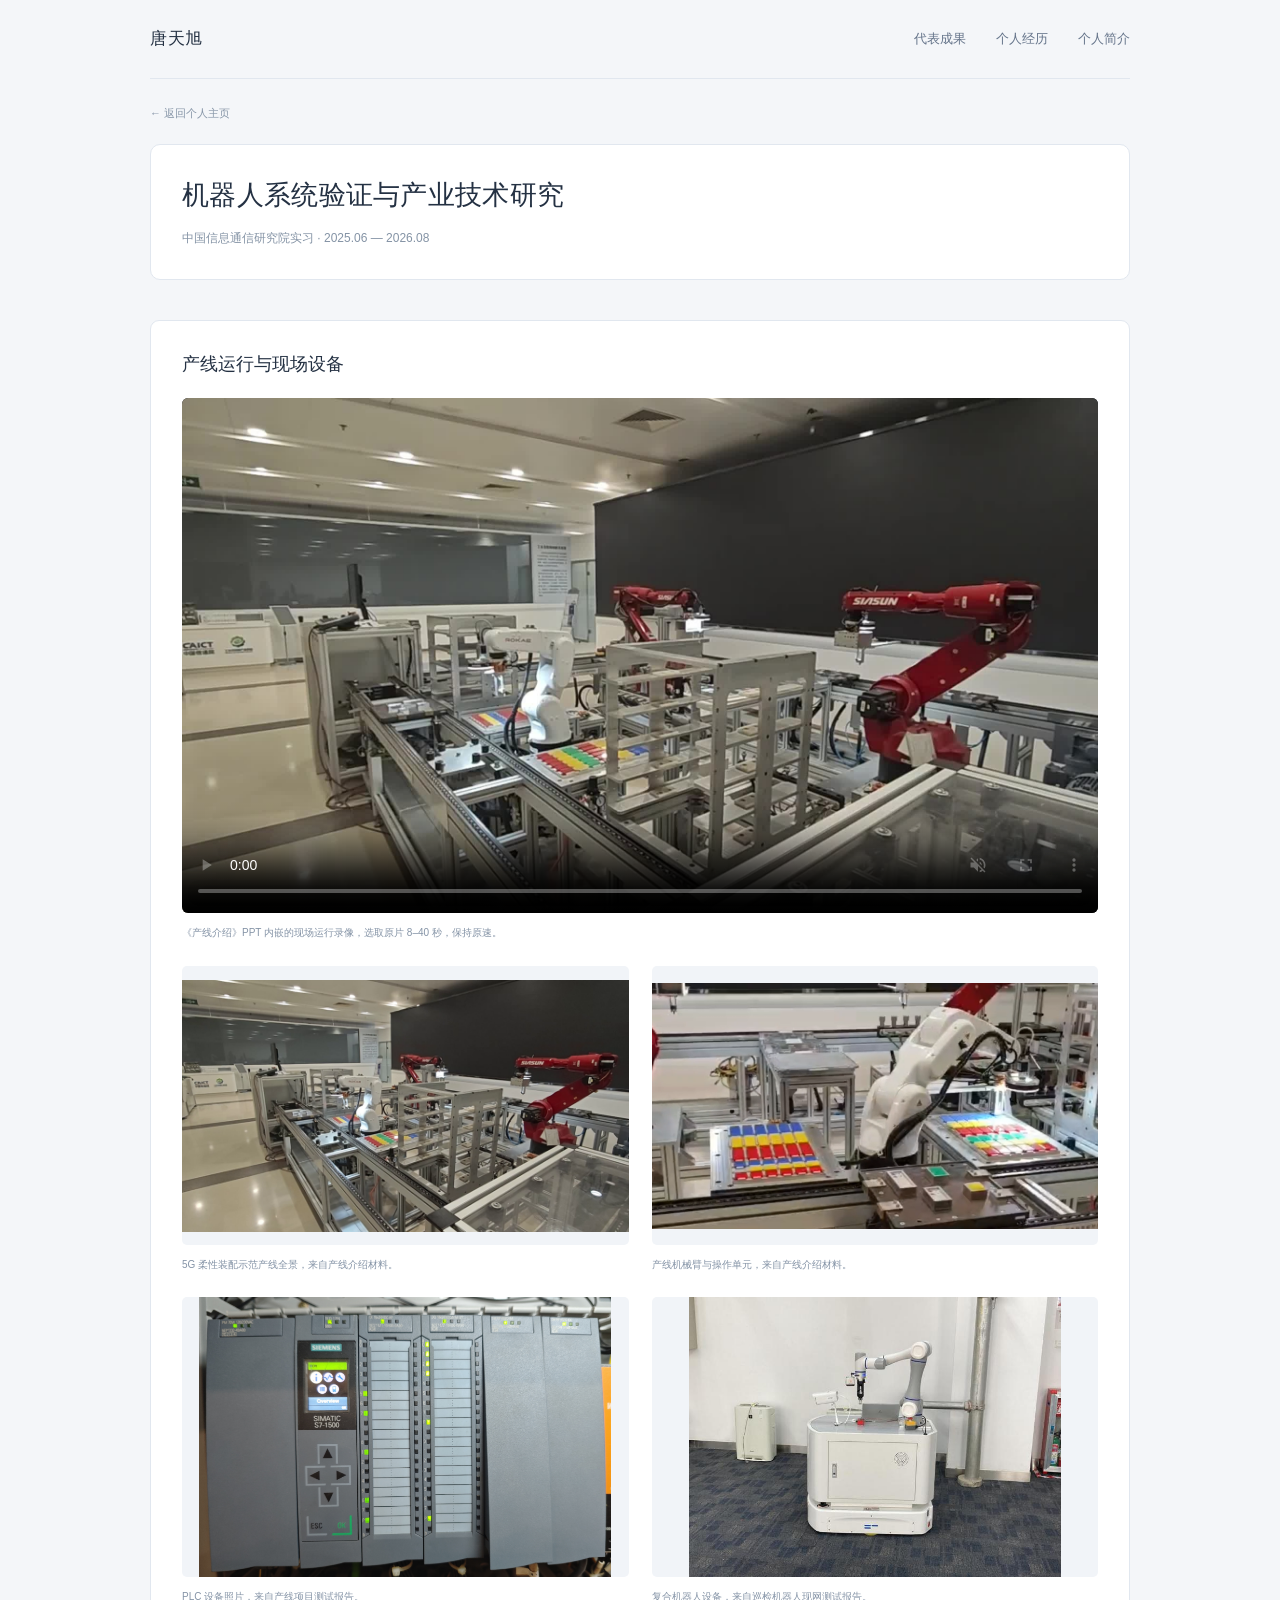
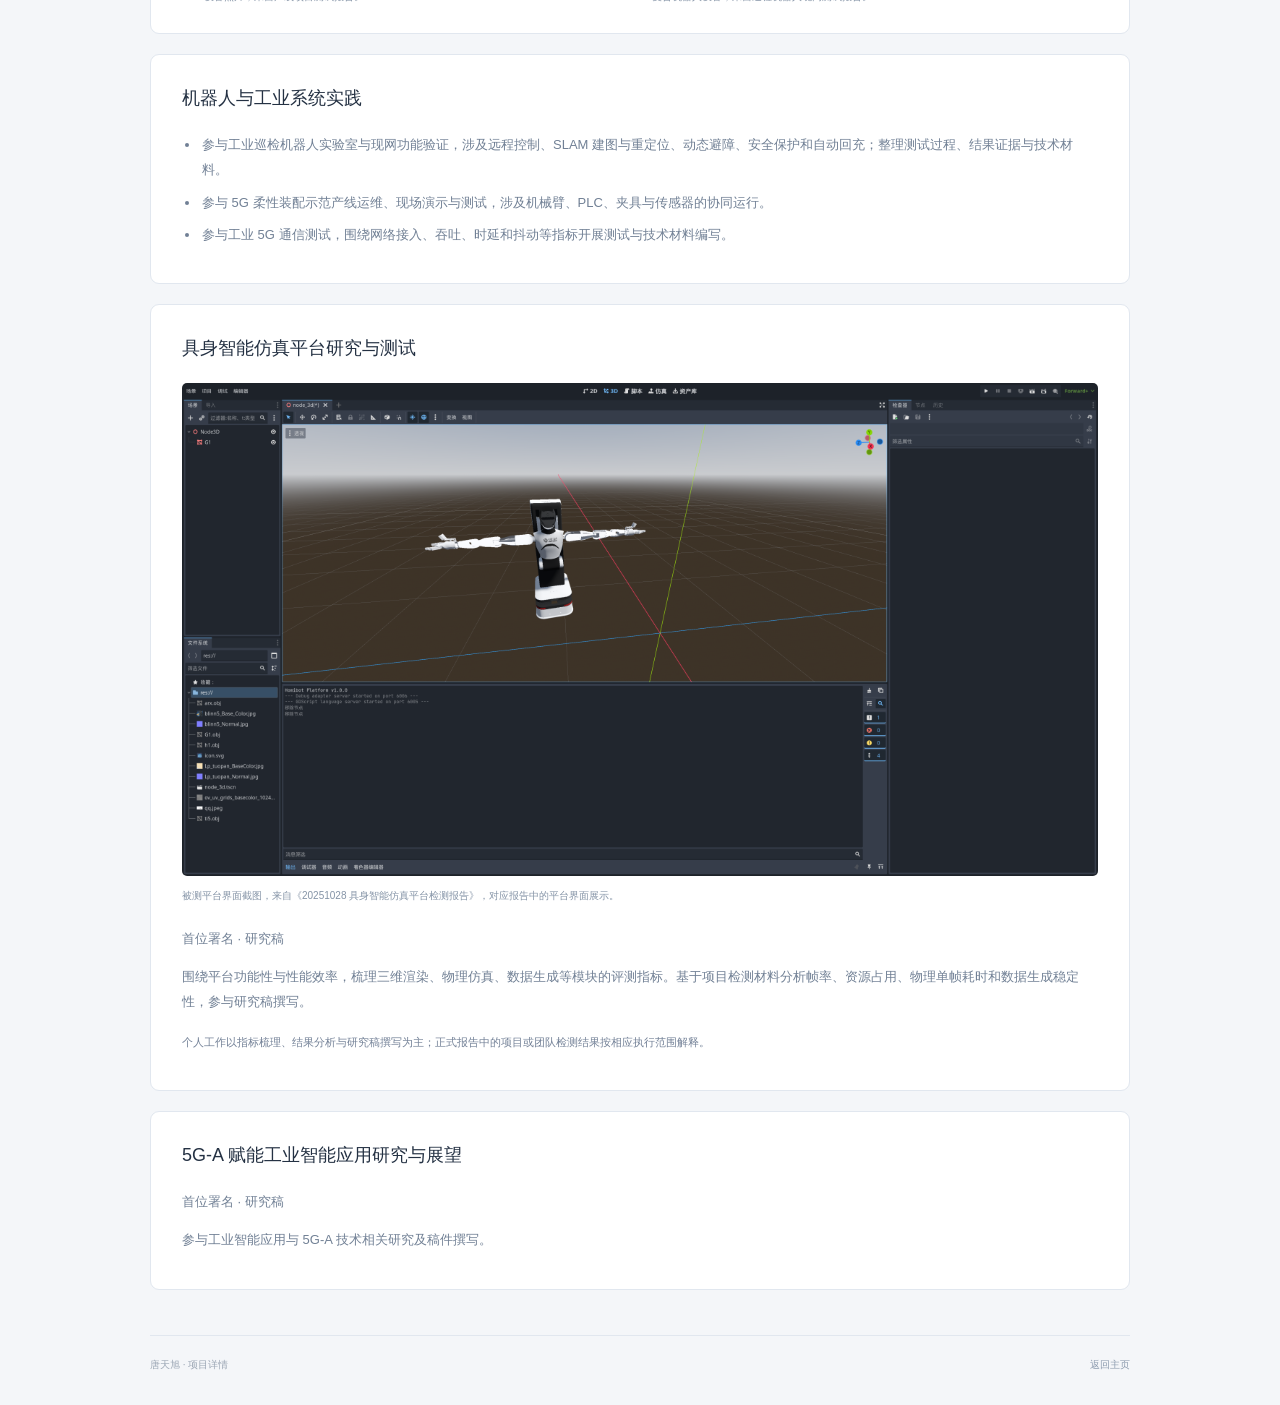
==== projects/industry.html @ 14cd5f8f "Publish portfolio with project demos and public profile" ====
<!doctype html>
<html lang="zh-CN"><head><meta charset="utf-8"><meta name="viewport" content="width=device-width, initial-scale=1"><meta name="theme-color" content="#f4f6f9"><title>机器人系统验证与产业技术研究 | 唐天旭</title><meta name="description" content="中国信息通信研究院实习 · 2025.06 — 2026.08"><link rel="icon" href="../favicon.svg" type="image/svg+xml"><link rel="stylesheet" href="../styles.css"><script src="../app.js" defer></script></head>
<body><a class="skip-link" href="#main">跳至正文</a><div class="page detail-page"><header class="site-header"><a class="site-name" href="../index.html">唐天旭</a><nav aria-label="页面导航"><a href="../index.html#research">代表成果</a><a href="../index.html#experience">个人经历</a><a href="../assets/tianxu-tang-profile.pdf" target="_blank" rel="noopener">个人简介</a></nav></header><main id="main"><a class="back-link" href="../index.html#research">← 返回个人主页</a><section class="detail-intro"><h1>机器人系统验证与产业技术研究</h1><p>中国信息通信研究院实习 · 2025.06 — 2026.08</p></section>
<section class="detail-section"><h2>产线运行与现场设备</h2><figure class="evidence-video"><video controls muted playsinline preload="metadata" poster="../assets/evidence/production-line-poster.jpg" aria-label="工业5G柔性装配示范产线中的机械臂运行录像"><source src="../assets/evidence/production-line-demo.mp4" type="video/mp4">可<a href="../assets/evidence/production-line-demo.mp4">打开产线视频</a>。</video><figcaption>《产线介绍》PPT 内嵌的现场运行录像，选取原片 8–40 秒，保持原速。</figcaption></figure><div class="evidence-gallery"><figure><a href="../assets/evidence/production-line-overview.png" target="_blank" rel="noopener"><img src="../assets/evidence/production-line-overview.png" alt="中国信通院5G柔性装配示范产线的机械臂、传送与装配设备全景。" loading="lazy"></a><figcaption>5G 柔性装配示范产线全景，来自产线介绍材料。</figcaption></figure><figure><a href="../assets/evidence/production-line-robot.png" target="_blank" rel="noopener"><img src="../assets/evidence/production-line-robot.png" alt="产线中的机械臂与彩色积木操作单元。" loading="lazy"></a><figcaption>产线机械臂与操作单元，来自产线介绍材料。</figcaption></figure><figure><a href="../assets/evidence/production-line-plc.png" target="_blank" rel="noopener"><img src="../assets/evidence/production-line-plc.png" alt="产线测试资料中的PLC设备照片。" loading="lazy"></a><figcaption>PLC 设备照片，来自产线项目测试报告。</figcaption></figure><figure><a href="../assets/evidence/inspection-robot.jpeg" target="_blank" rel="noopener"><img src="../assets/evidence/inspection-robot.jpeg" alt="现网测试报告中的MultiBot复合机器人设备。" loading="lazy"></a><figcaption>复合机器人设备，来自巡检机器人现网测试报告。</figcaption></figure></div></section><section class="detail-section"><h2>机器人与工业系统实践</h2><ul><li>参与工业巡检机器人实验室与现网功能验证，涉及远程控制、SLAM 建图与重定位、动态避障、安全保护和自动回充；整理测试过程、结果证据与技术材料。</li><li>参与 5G 柔性装配示范产线运维、现场演示与测试，涉及机械臂、PLC、夹具与传感器的协同运行。</li><li>参与工业 5G 通信测试，围绕网络接入、吞吐、时延和抖动等指标开展测试与技术材料编写。</li></ul></section>
<section class="detail-section" id="simulation"><h2>具身智能仿真平台研究与测试</h2><figure class="evidence-figure"><a href="../assets/evidence/simulation-platform.png" target="_blank" rel="noopener"><img src="../assets/evidence/simulation-platform.png" alt="被测具身智能仿真平台的三维机器人资产与操作界面。" loading="lazy"></a><figcaption>被测平台界面截图，来自《20251028 具身智能仿真平台检测报告》，对应报告中的平台界面展示。</figcaption></figure><p class="metadata">首位署名 · 研究稿</p><p>围绕平台功能性与性能效率，梳理三维渲染、物理仿真、数据生成等模块的评测指标。基于项目检测材料分析帧率、资源占用、物理单帧耗时和数据生成稳定性，参与研究稿撰写。</p><p class="note">个人工作以指标梳理、结果分析与研究稿撰写为主；正式报告中的项目或团队检测结果按相应执行范围解释。</p></section>
<section class="detail-section" id="5g"><h2>5G-A 赋能工业智能应用研究与展望</h2><p class="metadata">首位署名 · 研究稿</p><p>参与工业智能应用与 5G-A 技术相关研究及稿件撰写。</p></section></main><footer><span>唐天旭 · 项目详情</span><a href="../index.html">返回主页</a></footer></div></body></html>
---- styles.css ----
@charset "UTF-8";
:root{--bg:#f4f6f9;--surface:#fff;--ink:#243143;--muted:#718096;--blue:#35669b;--border:#e1e7ef;--soft:#f5f8fc;font-family:Arial,"Segoe UI","Microsoft YaHei",sans-serif;color:var(--ink);background:var(--bg);font-size:14px;line-height:1.85;font-synthesis:none;text-rendering:optimizeLegibility}
*{box-sizing:border-box}html{scroll-behavior:smooth;scroll-padding-top:95px}body{margin:0}a{color:var(--blue);text-decoration:none}a:hover{text-decoration:underline}button,select{font:inherit}button{cursor:pointer}a:focus-visible,button:focus-visible,select:focus-visible,summary:focus-visible{outline:2px solid var(--blue);outline-offset:4px}p{margin:10px 0}strong{font-weight:600}.page{width:calc(100% - 80px);max-width:1120px;margin:0 auto}.site-header{height:79px;display:flex;align-items:center;justify-content:space-between;gap:25px;border-bottom:1px solid var(--border);position:sticky;top:0;background:var(--bg);z-index:10}.site-name{font-size:17px;font-weight:600;color:var(--ink);letter-spacing:.5px}.site-header nav{display:flex;gap:30px;font-size:13px}.site-header nav a{color:#65748a;padding:8px 0}.site-header nav a:hover{color:var(--blue);text-decoration:none}.intro{display:grid;grid-template-columns:minmax(0,1fr) 255px;gap:48px;align-items:center;margin-top:30px;margin-bottom:46px;padding:34px 36px;background:var(--surface);border:1px solid var(--border);border-radius:12px;box-shadow:0 3px 14px #23344804}.intro-label{font-size:12px;color:#7a8aa0;margin:0 0 13px;letter-spacing:.6px}h1{font-size:35px;line-height:1.4;font-weight:600;letter-spacing:.3px;margin:0 0 11px}h1 span{font-size:19px;color:#8190a3;margin-left:15px;font-weight:400;letter-spacing:0}.affiliation{font-size:12px;line-height:1.8;color:#718096;margin:0 0 19px}.intro-main>p:not(.affiliation):not(.intro-label){font-size:13px;line-height:1.95;color:#526176}.intro-main .job-interest{font-size:12px!important;margin:18px 0 0;padding:8px 11px;background:var(--soft);border-radius:5px;color:#54718e!important}.profile-links{display:flex;gap:13px;align-items:center;flex-wrap:wrap;margin-top:22px;font-size:12px}.profile-links a{display:inline-flex;align-items:center;gap:21px;padding:8px 13px;border-radius:5px;font-size:12px;line-height:1.5}.profile-links a:hover{text-decoration:none}.resume-link{background:var(--blue);color:white;border:1px solid var(--blue)}.resume-link:hover{background:#2a5789}.email-link{border:1px solid #d9e2ec;color:#506f8f;background:#fff}.email-link:hover{background:var(--soft)}.profile-links button{border:0;background:none;color:#8491a2;padding:5px 0;font-size:11px}.profile-links button:hover{color:var(--blue)}#copy-status{font-size:11px;color:#718096}.profile-summary{background:#f7f9fc;border:1px solid #e8edf3;border-radius:9px;padding:22px 21px;align-self:stretch;display:flex;flex-direction:column;justify-content:center}.summary-heading{font-size:12px;color:#7a8aa0;margin:0 0 15px;font-weight:400}.profile-summary dl{margin:0}.profile-summary dl>div{padding:13px 0;border-top:1px solid #e3e9f1;display:grid;grid-template-columns:64px 1fr;gap:9px;align-items:start}.profile-summary dt{font-size:11px;color:#8793a4;line-height:1.8}.profile-summary dd{margin:0;font-size:13px;font-weight:500;line-height:1.65}.profile-summary dd span{display:block;color:#8290a2;font-size:11px;font-weight:400;margin-top:3px}.profile-summary>a{font-size:10px;overflow-wrap:anywhere;margin-top:14px;padding-top:14px;border-top:1px solid #e3e9f1;color:#7186a0}
main>section:not(.intro){margin:40px 0}.section-heading{display:flex;justify-content:space-between;align-items:baseline;gap:20px;margin-bottom:19px}.section-heading h2{margin:0;font-size:22px;line-height:1.5;font-weight:600;letter-spacing:.2px}.section-heading>span{font-size:11px;color:#8b98a8}h3{font-size:16px;font-weight:600;line-height:1.7;margin:0 0 7px}.metadata{font-size:11px;color:#8490a1;margin:6px 0 13px}.featured-research{background:#fff;border:1px solid var(--border);border-radius:10px;padding:29px 30px;box-shadow:0 2px 9px #23344803}.publication{display:grid;grid-template-columns:245px minmax(0,1fr);gap:29px;align-items:start}.paper-thumbnail{display:block;padding-top:5px;text-align:center}.paper-thumbnail img{display:block;width:100%;height:auto;border:1px solid #e7ecf1;border-radius:5px}.paper-thumbnail:hover img{border-color:#bbcddd}.paper-thumbnail>span{font-size:10px;color:#97a2af;display:inline-block;margin-top:7px}.paper-description>h3{font-size:17px;line-height:1.65;margin-bottom:10px}.paper-description>h3 a{color:#315f8c}.paper-description>p{font-size:12px;color:#647186;line-height:1.95;margin:9px 0}.paper-description .metadata{font-size:11px;color:#7c8c9e}.paper-description strong{color:#3b5976}.resource-links{display:flex;gap:12px;align-items:center;flex-wrap:wrap;padding-top:5px}.resource-links>span{color:#c0c8d2}.note{font-size:11px!important;color:#8a97a7!important;line-height:1.9!important}.research-details{margin-left:274px;margin-top:9px}.research-details+.research-details{margin-top:3px}details{font-size:12px}summary{cursor:pointer;color:#5f7b98;line-height:1.8;padding:6px 0;font-size:11px}summary:hover{color:#285c91}.details-content{padding:10px 0 5px;color:#647186}.details-content>p{margin-top:0;margin-bottom:11px}.research-notes{display:grid;grid-template-columns:1fr 1fr;gap:18px;margin-top:18px}.text-publication{padding:23px 25px;background:#fff;border:1px solid var(--border);border-radius:9px}.text-publication h3{font-size:15px}.text-publication p{font-size:12px;color:#758296;line-height:1.95}.text-publication .metadata{font-size:10px;color:#8e9bad}.chart-controls{display:flex;gap:12px;align-items:center;margin:3px 0 17px;font-size:11px;color:#8391a2}.chart-controls select{font-size:11px;background:#fff;color:#516880;border:1px solid #d9e1eb;border-radius:4px;padding:5px 9px;max-width:100%}.comparison{max-width:590px}.bar-row{display:grid;grid-template-columns:43px 1fr 58px;gap:12px;align-items:center;font-size:11px;margin:12px 0}.bar-row>span:last-child{text-align:right;font-variant-numeric:tabular-nums}.bar-track{height:14px;background:#f0f3f7;border-radius:2px;overflow:hidden}.bar{height:100%;transition:width .25s}.raw{background:#b4c0cf}.codec{background:#4d7ba6}.chart-summary{font-size:11px;color:#687f96}.table-scroll{overflow-x:auto;max-width:100%;margin:18px 0}table{width:100%;border-collapse:collapse;white-space:nowrap;font-size:10px;font-variant-numeric:tabular-nums}caption{text-align:left;font-size:10px;color:#8996a6;padding-bottom:8px}th,td{padding:8px 9px;border-bottom:1px solid #e9edf3;text-align:right}th:first-child,td:first-child{text-align:left}th{font-weight:500;color:#6d8097}thead{background:#f5f8fb}
.project-list{display:grid;grid-template-columns:1fr 1fr;gap:20px}.project{background:#fff;border:1px solid var(--border);border-radius:10px;padding:25px 27px;min-width:0}.entry-heading{display:flex;justify-content:space-between;align-items:baseline;gap:20px}.entry-heading h3{margin:0}.project .entry-heading{display:block}.project .entry-heading h3{font-size:16px}.date{font-size:11px;font-weight:400;color:#94a0af;white-space:nowrap}.project .date{display:block;margin-top:4px}.project .metadata{padding-bottom:13px;border-bottom:1px solid #edf0f5;margin-bottom:15px}.project details{margin-top:9px}ul{margin:12px 0 9px;padding-left:18px;font-size:12px;color:#68778a;line-height:1.95}li{padding-left:2px;margin:7px 0}.other-projects{font-size:11px;color:#8a97a7;margin:16px 2px 0}.experience-card{background:#fff;border:1px solid var(--border);border-radius:10px;padding:25px 28px}.experience-card .metadata{margin-bottom:12px}.experience-card ul{max-width:950px}.education-card{background:#fff;border:1px solid var(--border);border-radius:10px;padding:7px 28px}.education-entry{display:flex;justify-content:space-between;align-items:baseline;gap:20px;padding:19px 0}.education-entry+.education-entry{border-top:1px solid #ecf0f5}.education-entry h3{font-size:15px;margin:0}.education-entry p{font-size:12px;margin:4px 0 0;color:#8090a2}.skills{display:grid;grid-template-columns:110px 1fr;gap:15px 24px;margin:0;font-size:12px;padding:25px 28px;border:1px solid var(--border);border-radius:10px;background:#fff}.skills dt{color:#8a98a9}.skills dd{margin:0;color:#687a8d}footer{display:flex;justify-content:space-between;gap:20px;font-size:10px;color:#9ba6b4;border-top:1px solid var(--border);margin-top:45px;padding:20px 0 30px}footer a{color:#8c9bae}.skip-link{position:fixed;top:-100px;left:12px;background:white;border:1px solid var(--blue);padding:8px 13px;z-index:20}.skip-link:focus{top:12px}
@media(min-width:1450px){.intro{padding:38px 42px;gap:58px}.page{max-width:1140px}}
@media(max-width:1000px){.page{width:calc(100% - 56px)}.intro{grid-template-columns:minmax(0,1fr) 220px;gap:30px;padding:30px}.profile-summary{padding:19px 17px}.profile-summary dl>div{grid-template-columns:55px 1fr;gap:7px}.profile-summary dd{font-size:12px}.profile-summary dt{font-size:10px}.profile-summary>a{font-size:9px}.publication{grid-template-columns:205px minmax(0,1fr);gap:25px}.research-details{margin-left:230px}.project{padding:23px}.project .entry-heading h3{font-size:15px}.intro-main>p:not(.affiliation):not(.intro-label){font-size:12px}.profile-links{gap:11px}.profile-links a{gap:15px;padding:8px 11px}}
@media(max-width:780px){.page{width:calc(100% - 40px)}.site-header{height:68px}.site-header nav{gap:24px;font-size:12px}.intro{padding:28px;grid-template-columns:minmax(0,1fr) 200px;gap:25px;margin-top:23px}.profile-summary{padding:17px 15px}.profile-summary dl>div{display:block;padding:10px 0}.profile-summary dt{margin-bottom:3px}.profile-summary dd{font-size:11px}.profile-summary dd span{font-size:10px}.profile-summary>a{font-size:9px;line-height:1.8}.summary-heading{font-size:11px;margin-bottom:9px}h1{font-size:29px}h1 span{display:block;margin:5px 0 0;font-size:16px}.affiliation{font-size:11px}.intro-label{font-size:10px}.profile-links{gap:10px;margin-top:18px}.profile-links a{font-size:11px;padding:8px 10px;gap:13px}.profile-links button{font-size:10px}.featured-research{padding:24px}.publication{grid-template-columns:165px minmax(0,1fr);gap:22px}.paper-description>h3{font-size:15px}.research-details{margin-left:187px}.project-list{gap:16px}.project{padding:21px}.project .entry-heading h3{font-size:14px}.project .metadata{font-size:10px}.research-notes{gap:16px}.text-publication{padding:21px}.text-publication h3{font-size:14px}.entry-heading{gap:14px}.section-heading h2{font-size:20px}.section-heading>span{font-size:10px}}
@media(max-width:620px){html{scroll-padding-top:82px}:root{font-size:13px}.page{width:calc(100% - 32px)}.site-header{height:62px}.site-name{font-size:16px}.site-header nav{gap:19px;font-size:11px}.intro{display:block;margin-top:19px;padding:25px 23px;margin-bottom:32px;border-radius:10px}.intro-label{font-size:10px;margin-bottom:10px}h1{font-size:29px;line-height:1.4}h1 span{display:inline-block;font-size:16px;margin:0 0 0 10px}.affiliation{font-size:11px;margin-bottom:16px}.intro-main>p:not(.affiliation):not(.intro-label){font-size:12px;line-height:1.95}.intro-main .job-interest{font-size:11px!important;margin-top:15px;padding:8px 10px}.profile-links{gap:12px;margin-top:19px}.profile-links a{font-size:11px;gap:18px;padding:9px 12px}.profile-links button{font-size:10px}.profile-summary{display:block;margin-top:24px;padding:17px 16px;border-radius:7px}.summary-heading{font-size:10px;margin-bottom:12px}.profile-summary dl{display:grid;grid-template-columns:1fr 1fr;gap:14px}.profile-summary dl>div{padding:0;border:0;display:block}.profile-summary dl>div:last-child{grid-column:1/-1;border-top:1px solid #e6ecf3;padding-top:12px;display:grid;grid-template-columns:1fr 1fr;gap:10px}.profile-summary dl>div:last-child dd span{margin-top:3px}.profile-summary dt{font-size:9px;margin-bottom:5px}.profile-summary dd{font-size:12px}.profile-summary dd span{font-size:10px}.profile-summary>a{display:block;font-size:10px;margin-top:13px;padding-top:12px}.section-heading{margin-bottom:14px;gap:12px}.section-heading h2{font-size:19px}.section-heading>span{font-size:9px}main>section:not(.intro){margin:30px 0}.featured-research{padding:22px 21px;border-radius:9px}.publication{display:flex;flex-direction:column;gap:18px}.paper-thumbnail{width:100%;max-width:310px;padding:0;margin:0 auto}.paper-thumbnail>span{font-size:9px;margin-top:5px}.paper-description>h3{font-size:15px;line-height:1.75}.paper-description>p{font-size:12px}.paper-description .metadata{font-size:10px}.resource-links{gap:10px}.research-details{margin-left:0;margin-top:9px}summary{font-size:11px}.research-notes{grid-template-columns:1fr;gap:13px;margin-top:13px}.text-publication{padding:20px 21px;border-radius:8px}.text-publication h3{font-size:14px}.text-publication p{font-size:11px}.text-publication .metadata{font-size:10px}.project-list{grid-template-columns:1fr;gap:14px}.project{padding:21px 22px;border-radius:9px}.project .entry-heading{display:flex;gap:13px}.project .entry-heading h3{font-size:14px}.project .date{font-size:9px;white-space:normal;flex-shrink:0}.project .metadata{font-size:10px;margin-top:7px}.other-projects{font-size:10px;line-height:1.9;margin-top:13px}.experience-card{padding:22px}.entry-heading{display:block}.entry-heading .date{display:block;font-size:10px;margin-top:3px}.entry-heading h3{font-size:15px}.metadata{font-size:10px}ul{font-size:11px;line-height:1.95}.education-card{padding:2px 22px}.education-entry{display:block;padding:19px 0}.education-entry h3{font-size:14px}.education-entry p{font-size:11px}.education-entry .date{display:block;font-size:10px;margin-top:6px}.skills{padding:21px 22px;font-size:11px;grid-template-columns:74px minmax(0,1fr);gap:13px 12px}.skills dt{font-size:10px}.note{font-size:10px!important}.bar-row{grid-template-columns:35px 1fr 50px;gap:8px;font-size:10px}.chart-controls{gap:9px;font-size:10px}.chart-controls select{font-size:10px}.table-scroll{margin-top:14px}th,td{font-size:9px;padding:7px 6px}footer{font-size:9px;margin-top:32px;padding-bottom:24px}}
@media(max-width:360px){.page{width:calc(100% - 26px)}.site-header nav{gap:14px}.intro{padding:22px 19px}h1{font-size:26px}h1 span{font-size:14px;margin-left:8px}.profile-links{gap:10px}.profile-links a{padding:8px 10px;gap:12px}.profile-summary dd{font-size:11px}.profile-summary dd span{font-size:9px}.section-heading>span{font-size:8px}.project .entry-heading{display:block}.project .date{margin-top:3px}.skills{padding-inline:19px;grid-template-columns:68px minmax(0,1fr);gap:12px 10px}}
@media(prefers-reduced-motion:reduce){html{scroll-behavior:auto}.bar{transition:none}}
.note{color:#738197!important}.date{color:#77859a}.paper-description .metadata,.text-publication .metadata{color:#758397}
@media(min-width:781px){.intro-main>p:not(.affiliation):not(.intro-label){font-size:14px}.paper-description>p,.text-publication p,ul,.skills{font-size:13px}}
@media(min-width:621px){.work-card .work-media{aspect-ratio:16/10}}
.capability-grid{display:grid;grid-template-columns:repeat(3,minmax(0,1fr));gap:18px}.capability-card{padding:23px 24px;background:#fff;border:1px solid var(--border);border-radius:9px}.capability-card h3{font-size:15px;color:#466281;margin-bottom:11px}.capability-card p{font-size:12px;line-height:2;color:#76869a;margin:0}.toolbox{display:flex;align-items:center;gap:25px;background:#edf2f8;border:1px solid #e0e8f2;border-radius:7px;margin-top:17px;padding:13px 22px}.toolbox>span{font-size:11px;color:#7d8da3;white-space:nowrap}.toolbox p{font-size:11px;color:#587591;line-height:1.8;margin:0}.research-overview{display:grid;grid-template-columns:minmax(0,1fr) 250px;gap:40px;background:#fff;border:1px solid var(--border);border-radius:10px;padding:28px 31px}.research-overview h3{font-size:21px;margin:7px 0 14px;line-height:1.6}.research-overview>div>p:not(.work-label){font-size:13px;line-height:2;color:#738398;margin:0 0 17px}.evaluation-focus{margin:0;align-self:center;background:#f6f8fb;border:1px solid #e7edf4;border-radius:7px;padding:6px 18px}.evaluation-focus>div{padding:13px 0}.evaluation-focus>div+div{border-top:1px solid #e4ebf3}.evaluation-focus dt{font-size:11px;color:#547596;margin-bottom:4px}.evaluation-focus dd{font-size:11px;color:#8a98a9;margin:0}.learning-grid{display:grid;grid-template-columns:1fr 1fr;gap:21px}.learning-card{padding:24px 26px;background:#fff;border:1px solid var(--border);border-radius:9px}.learning-card h3{font-size:16px;margin:9px 0 10px}.learning-card p{font-size:12px;color:#79889b;line-height:2;margin:0}.about-card{display:grid;grid-template-columns:1fr 1fr;gap:45px;background:#fff;border:1px solid var(--border);border-radius:10px;padding:26px 30px}.about-card h3{font-size:15px;color:#4c6682;margin-bottom:12px}.about-card p{font-size:12px;line-height:2;color:#77879c;margin:0 0 14px}.about-card .project-detail-link{font-size:11px;overflow-wrap:anywhere}.work-grid{row-gap:25px}.work-card-body>p:not(.work-label):not(.result-context){min-height:0}.profile-summary dd{overflow-wrap:anywhere}
@media(max-width:900px){.capability-grid{grid-template-columns:1fr 1fr}.research-overview{grid-template-columns:minmax(0,1fr) 205px;gap:25px;padding:25px}.research-overview h3{font-size:19px}.about-card{gap:28px}.toolbox{gap:18px}}
@media(max-width:620px){.capability-grid{grid-template-columns:1fr;gap:13px}.capability-card{padding:21px 22px}.capability-card h3{font-size:15px;margin-bottom:9px}.capability-card p{font-size:12px}.toolbox{display:block;padding:15px 20px}.toolbox>span{font-size:10px}.toolbox p{margin-top:7px;font-size:10px}.research-overview{display:block;padding:22px}.research-overview h3{font-size:18px}.research-overview>div>p:not(.work-label){font-size:12px}.evaluation-focus{margin-top:22px;padding:5px 17px}.evaluation-focus>div{display:grid;grid-template-columns:68px minmax(0,1fr);gap:12px;padding:11px 0}.evaluation-focus dt{margin:0;font-size:10px}.evaluation-focus dd{font-size:10px}.learning-grid{grid-template-columns:1fr;gap:14px}.learning-card{padding:22px}.learning-card h3{font-size:15px}.learning-card p{font-size:12px}.about-card{grid-template-columns:1fr;gap:18px;padding:23px}.about-card p{font-size:12px}.site-header nav{gap:15px;font-size:11px}.work-grid{row-gap:20px}}
@media(max-width:360px){.site-header nav{gap:11px;font-size:10px}.site-header{gap:15px}.profile-links{gap:10px}}
.education-overview{line-height:1.7}.education-overview .education-primary{display:block;font-size:14px;font-weight:600;color:#4e6e92}.education-overview .education-secondary{display:block;font-size:12px;color:#77879b;margin-top:5px}.profile-summary dd .summary-masters{font-size:11px;color:#718298;margin-top:9px;padding-top:8px;border-top:1px solid #e5ebf2;line-height:1.8}.profile-summary dd .summary-masters span{font-size:10px;color:#8c99aa;margin-top:2px}
.support-projects{display:grid;grid-template-columns:1fr 1fr;gap:22px}.support-project{background:#fff;border:1px solid var(--border);border-radius:10px;overflow:hidden;min-width:0}.support-media{display:block;aspect-ratio:16/9;overflow:hidden;background:#edf1f6}.support-media video{display:block;width:100%;height:100%;object-fit:contain;background:#121922}.support-media img{display:block;width:100%;height:100%;object-fit:contain}.support-project-body{padding:22px 25px 25px}.support-project-body h3{font-size:17px;margin:6px 0 10px}.support-project-body>p:not(.work-label){font-size:12px;line-height:1.9;color:#75869a;margin:0 0 18px}.support-project-body .work-label{font-size:10px}.other-research-link{font-size:11px;color:#8a98aa;margin:16px 0 0}.experience-media{display:grid;grid-template-columns:1.25fr 1fr;gap:22px;margin:23px 0}.experience-media figure{margin:0;min-width:0}.experience-media figure>a{display:block;aspect-ratio:16/9;background:#f0f3f7;border-radius:6px;overflow:hidden}.experience-media img{display:block;width:100%;height:100%;object-fit:contain}.experience-media video{display:block;width:100%;aspect-ratio:16/9;border-radius:6px;background:#111820}.experience-media figcaption{font-size:10px;line-height:1.8;color:#8695a8;margin-top:10px}.evidence-video,.evidence-figure{margin:17px 0 21px}.evidence-video video{width:100%;display:block;aspect-ratio:16/9;background:#121922;border-radius:6px}.evidence-video figcaption,.evidence-figure figcaption,.evidence-gallery figcaption{font-size:10px;line-height:1.9;color:#8493a6;margin-top:10px}.evidence-figure img{display:block;width:100%;height:auto;border-radius:5px}.source-note{font-size:10px!important;color:#8997a8!important;line-height:1.9!important}.evidence-gallery{display:grid;grid-template-columns:1fr 1fr;gap:23px;margin-top:24px}.evidence-gallery figure{margin:0;min-width:0}.evidence-gallery figure>a{display:block;aspect-ratio:16/10;background:#f1f4f8;border-radius:5px;overflow:hidden}.evidence-gallery img{display:block;width:100%;height:100%;object-fit:contain}
@media(max-width:780px){.education-overview .education-primary{font-size:13px}.education-overview .education-secondary{font-size:11px}.profile-summary dd .summary-masters{font-size:10px}.support-projects{gap:18px}.support-project-body{padding:21px}.support-project-body h3{font-size:15px}.experience-media{gap:17px}.experience-media figcaption{font-size:9px}}
@media(max-width:620px){.education-overview .education-primary{font-size:13px}.education-overview .education-secondary{font-size:11px;line-height:1.85;max-width:270px}.profile-summary dd .summary-masters{font-size:10px;line-height:1.8;margin-top:7px;padding-top:6px}.profile-summary dd .summary-masters span{font-size:9px}.support-projects{grid-template-columns:1fr;gap:17px}.support-project-body{padding:21px 22px}.support-project-body h3{font-size:16px}.support-project-body>p:not(.work-label){font-size:12px}.experience-media{grid-template-columns:1fr;gap:20px;margin-top:20px}.experience-media figcaption{font-size:10px}.evidence-gallery{grid-template-columns:1fr;gap:23px}.evidence-video figcaption,.evidence-figure figcaption,.evidence-gallery figcaption{font-size:10px}.other-research-link{font-size:10px;line-height:1.9}}
.work-grid{display:grid;grid-template-columns:1fr 1fr;gap:24px}.work-card{background:#fff;border:1px solid var(--border);border-radius:11px;overflow:hidden;min-width:0}.work-media{position:relative;aspect-ratio:4/3;background:#edf1f6;overflow:hidden}.work-media>video{display:block;width:100%;height:100%;object-fit:contain;background:#111820}.keyframe-viewer{background:#e9edf3;display:flex;align-items:center;justify-content:center;padding:18px 18px 48px}.keyframe-viewer>img{height:100%;width:auto;max-width:100%;object-fit:contain;border-radius:4px}.keyframe-controls{display:flex;gap:7px;justify-content:center;position:absolute;bottom:12px;left:12px;right:12px}.keyframe-controls button{font-size:10px;padding:5px 13px;line-height:1.5;border:1px solid #cdd7e3;background:#f9fbfd;color:#74849a;border-radius:4px}.keyframe-controls button.active{background:var(--blue);border-color:var(--blue);color:white}.media-caption{font-size:10px;line-height:1.6;margin:0;padding:10px 22px;color:#8190a2;border-bottom:1px solid #e8edf3;background:#fafbfd}.work-card-body{padding:23px 26px 25px}.work-label{font-size:10px;color:#758aa1;margin:0 0 6px}.work-card-body h3{font-size:20px;margin:0 0 10px;color:#2f435a;line-height:1.5}.work-card-body>p:not(.work-label):not(.result-context){font-size:13px;line-height:1.9;color:#748397;min-height:49px;margin:0}.result-highlight{display:flex;align-items:center;gap:14px;margin:19px 0 8px;padding-top:15px;border-top:1px solid #edf1f5;flex-wrap:wrap}.result-highlight strong{font-size:25px;line-height:1.4;color:#3a6590;font-weight:600}.result-highlight>span{font-size:10px;line-height:1.7;color:#8b98a9;max-width:190px}.result-context{font-size:10px!important;color:#8c99aa!important;margin:7px 0 18px;line-height:1.8}.work-links{display:flex;align-items:center;gap:24px;font-size:11px;margin-top:16px}.work-links a{font-size:11px}.project-detail-link{font-size:12px;display:inline-flex;align-items:center;gap:15px;color:#426c95}.project-detail-link span{font-size:14px}.demo-task{border-top:1px solid #edf1f5;padding-top:15px;display:flex;gap:13px;align-items:center;margin:19px 0 9px;min-height:51px}.demo-task span{font-size:10px;color:#8a98a8}.demo-task strong{font-size:16px;color:#536d87;font-weight:500}.compact-projects{display:grid;grid-template-columns:repeat(3,minmax(0,1fr));gap:18px}.compact-projects>a{padding:22px 23px;background:#fff;border:1px solid var(--border);border-radius:9px;display:block}.compact-projects>a:hover{border-color:#bbcddd;text-decoration:none}.compact-category{font-size:10px;color:#8e9daf}.compact-projects h3{font-size:15px;margin:9px 0 7px;color:#4b6077}.compact-projects p{font-size:11px;line-height:1.9;color:#8493a5;margin:0 0 15px}.compact-more{font-size:10px;color:#5b7da0}.experience-summary{font-size:13px;color:#738296;line-height:1.95;margin:9px 0 17px;max-width:900px}.degree-label{display:inline-block;font-size:10px;font-weight:400;color:#7589a0;background:#f1f5fa;border:1px solid #e4ebf3;padding:1px 7px;margin-left:8px;vertical-align:middle;border-radius:4px}.detail-page{max-width:980px}.back-link{display:inline-block;font-size:11px;color:#8796a8;margin-top:24px}.detail-intro{padding:29px 31px;background:white;border:1px solid var(--border);border-radius:10px;margin-top:18px!important}.detail-intro h1{font-size:27px;margin:0 0 10px;line-height:1.6}.detail-intro p{font-size:12px;line-height:1.9;color:#8493a5;margin:0}.detail-section{padding:27px 31px;background:#fff;border:1px solid var(--border);border-radius:9px;margin:20px 0!important;min-width:0}.detail-section h2{font-size:18px;margin:0 0 17px;font-weight:500}.detail-section>p,.detail-section>ul{font-size:13px;color:#718095;line-height:1.95}.full-figure{margin:0}.full-figure img{display:block;width:100%;height:auto}.full-figure figcaption,.video-demo figcaption{font-size:10px;color:#8a98a9;line-height:1.8;margin-top:12px}.detail-media-grid{display:grid;grid-template-columns:1fr 1fr;gap:22px;margin:20px 0}.video-demo{margin:0;min-width:0}.video-demo video{width:100%;aspect-ratio:4/3;display:block;border-radius:6px;background:#111820}.detail-section .table-scroll{margin-top:24px}.detail-section .comparison{max-width:640px}.detail-section .note{margin-top:17px}.detail-section .chart-summary{margin-top:17px}
@media(max-width:900px){.work-grid{gap:18px}.work-card-body{padding:22px}.work-card-body h3{font-size:18px}.work-card-body>p:not(.work-label):not(.result-context){font-size:12px}.result-highlight{gap:10px}.result-highlight strong{font-size:23px}.result-highlight>span{font-size:9px;max-width:150px}.demo-task strong{font-size:14px}.compact-projects{gap:14px}.compact-projects>a{padding:20px}.compact-projects h3{font-size:14px}.media-caption{font-size:9px;padding-inline:19px}}
@media(max-width:620px){.work-grid{grid-template-columns:1fr;gap:19px}.work-media{aspect-ratio:4/3}.work-card-body{padding:22px}.work-card-body h3{font-size:19px}.work-card-body>p:not(.work-label):not(.result-context){font-size:12px;min-height:0}.result-highlight strong{font-size:25px}.result-highlight>span{font-size:10px;max-width:none}.result-context{font-size:10px!important}.work-links{font-size:11px;gap:22px}.media-caption{font-size:9px;padding:9px 19px}.keyframe-controls button{font-size:10px}.compact-projects{grid-template-columns:1fr;gap:12px}.compact-projects>a{padding:18px 21px;position:relative}.compact-projects h3{font-size:14px;padding-right:65px;margin:5px 0}.compact-projects p{font-size:11px;margin-bottom:0;padding-right:35px}.compact-more{position:absolute;right:20px;top:22px;font-size:9px}.compact-category{font-size:9px}.experience-summary{font-size:12px}.degree-label{font-size:9px}.detail-page .site-header nav{gap:15px;font-size:10px}.detail-intro{padding:23px}.detail-intro h1{font-size:22px}.detail-intro p{font-size:11px}.detail-section{padding:23px;margin:16px 0!important}.detail-section h2{font-size:17px}.detail-section>p,.detail-section>ul{font-size:12px}.detail-media-grid{grid-template-columns:1fr;gap:24px}.video-demo figcaption,.full-figure figcaption{font-size:10px}.back-link{font-size:10px;margin-top:19px}}
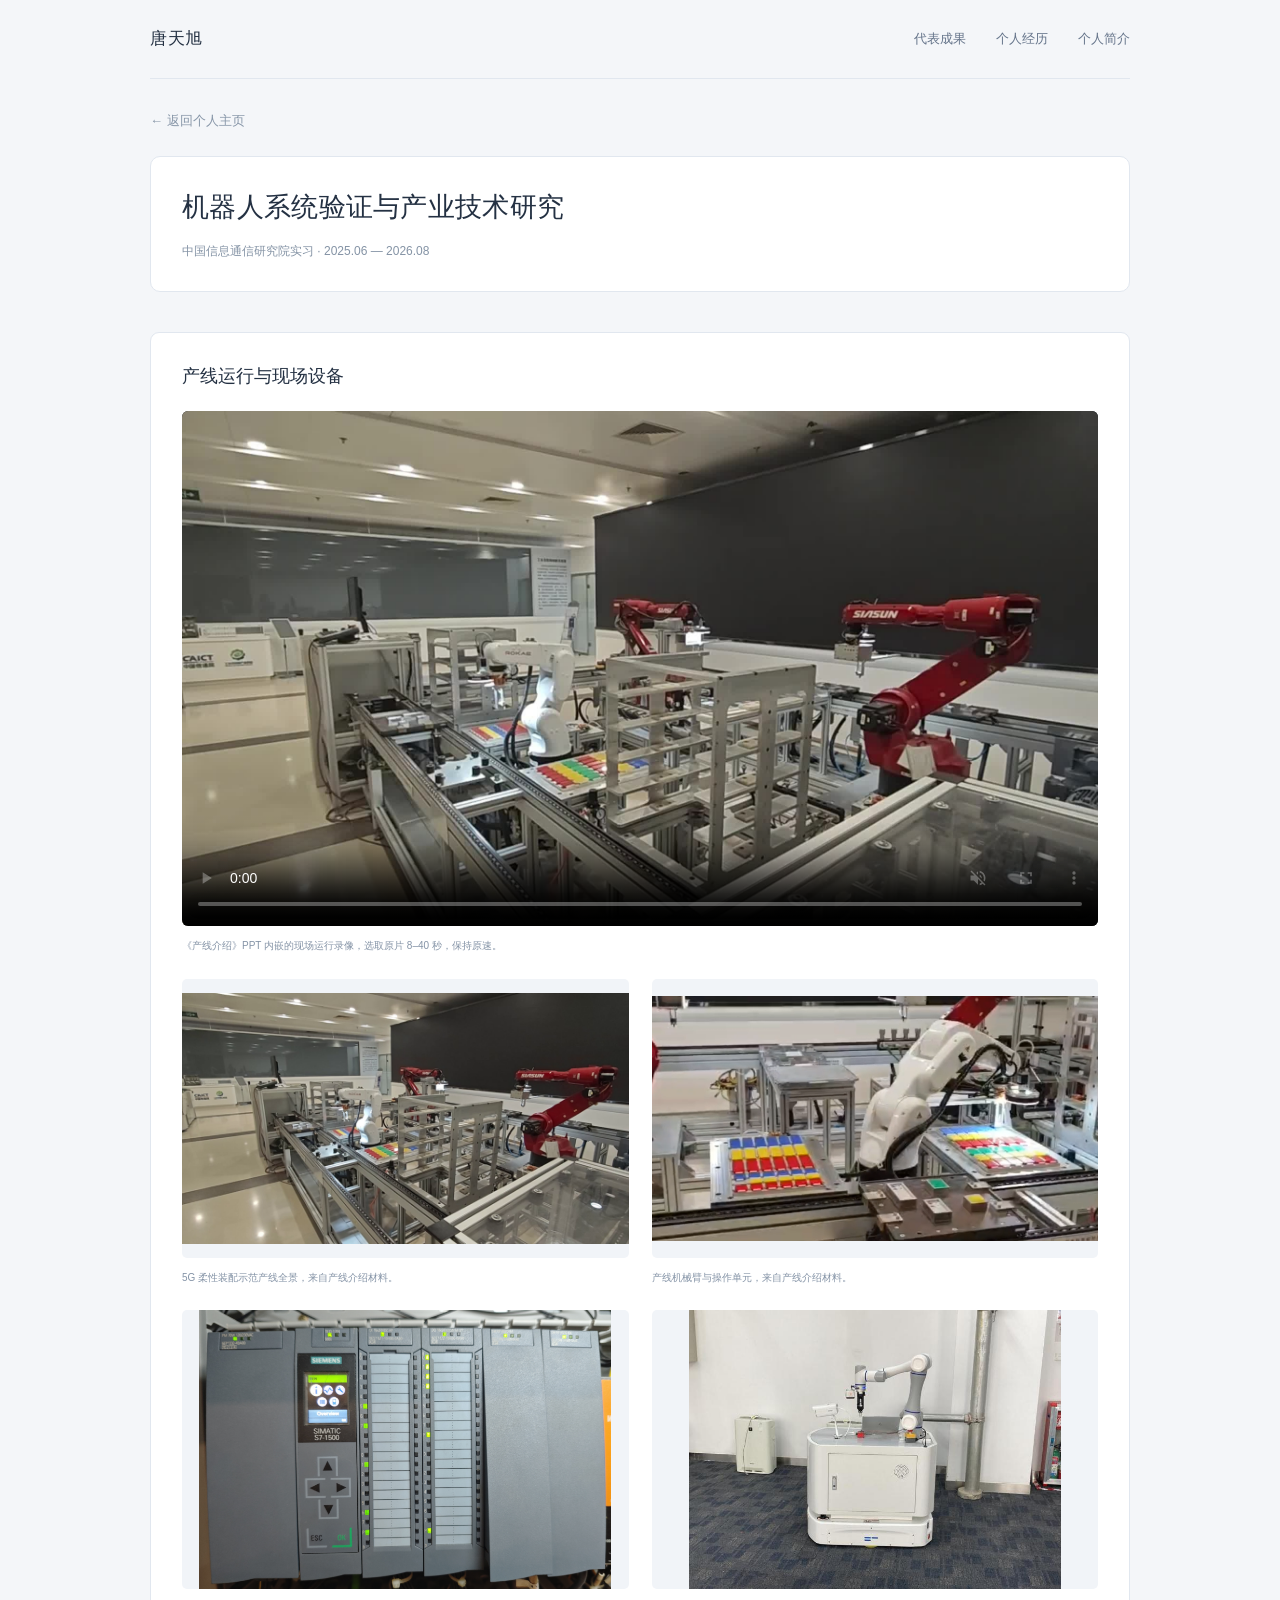
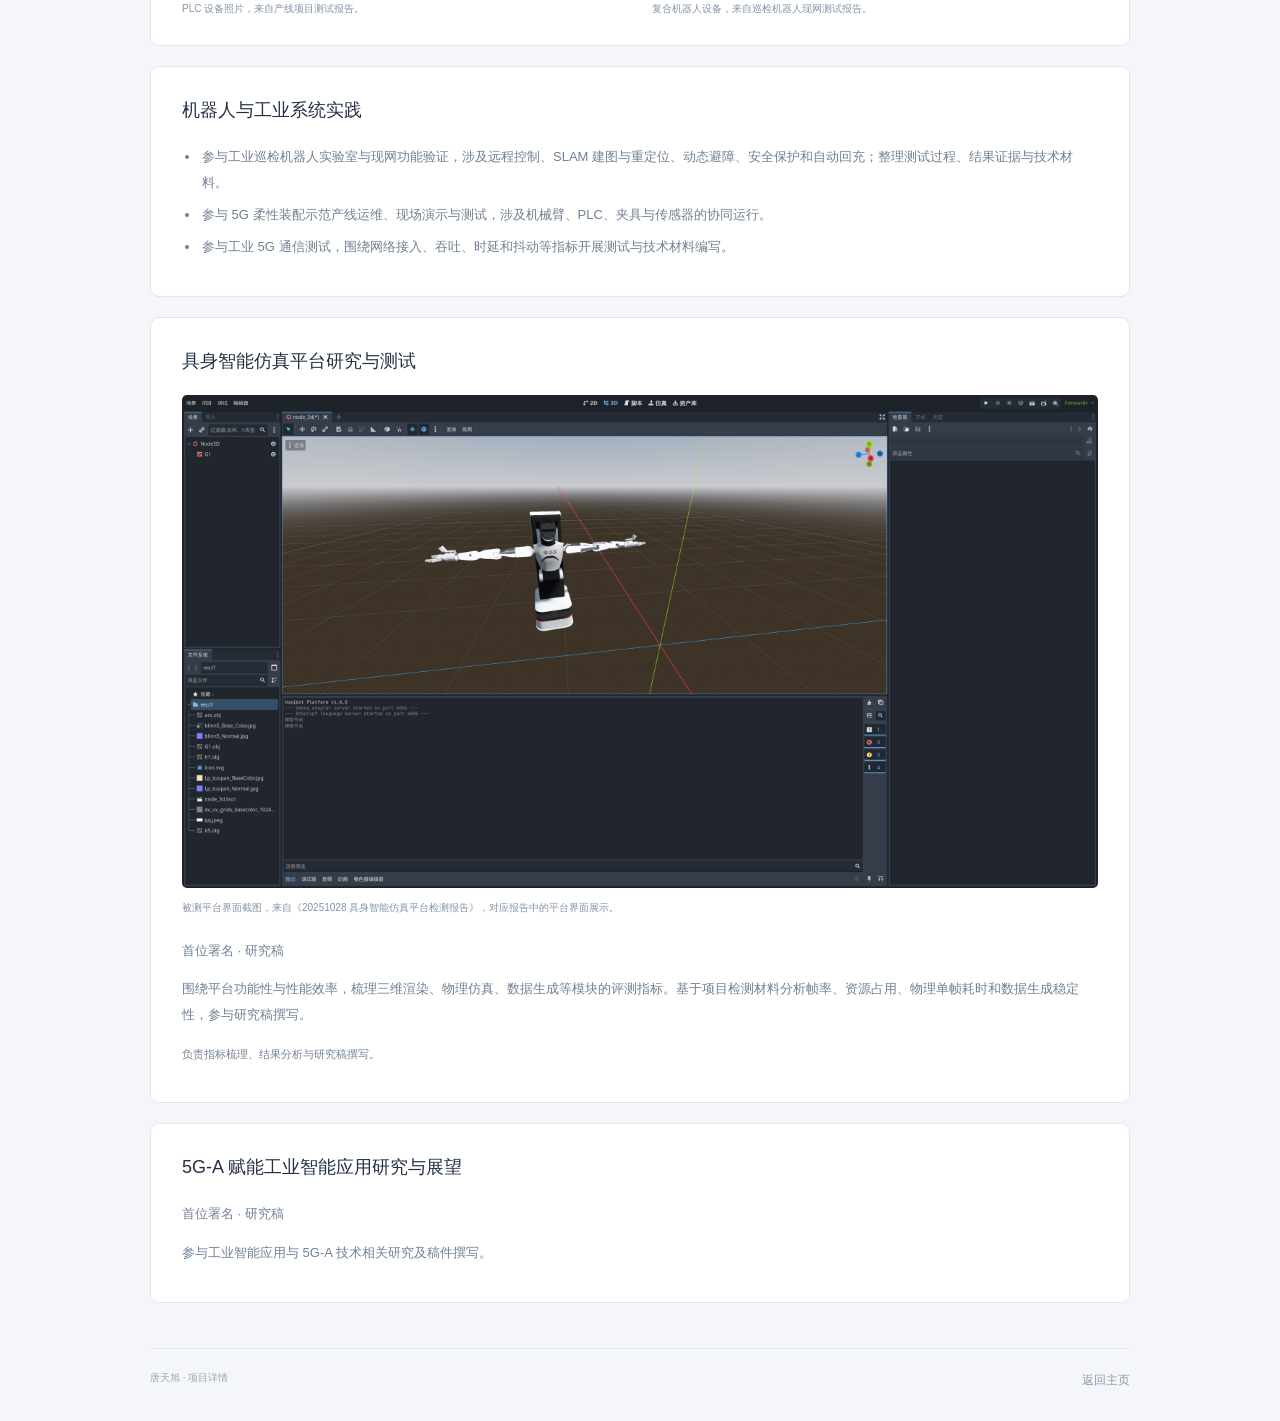
==== commit f6b02378: "Use current H181b figures and streamline showcase descriptions" ====
--- a/projects/industry.html
+++ b/projects/industry.html
@@ -2,5 +2,5 @@
 <html lang="zh-CN"><head><meta charset="utf-8"><meta name="viewport" content="width=device-width, initial-scale=1"><meta name="theme-color" content="#f4f6f9"><title>机器人系统验证与产业技术研究 | 唐天旭</title><meta name="description" content="中国信息通信研究院实习 · 2025.06 — 2026.08"><link rel="icon" href="../favicon.svg" type="image/svg+xml"><link rel="stylesheet" href="../styles.css"><script src="../app.js" defer></script></head>
 <body><a class="skip-link" href="#main">跳至正文</a><div class="page detail-page"><header class="site-header"><a class="site-name" href="../index.html">唐天旭</a><nav aria-label="页面导航"><a href="../index.html#research">代表成果</a><a href="../index.html#experience">个人经历</a><a href="../assets/tianxu-tang-profile.pdf" target="_blank" rel="noopener">个人简介</a></nav></header><main id="main"><a class="back-link" href="../index.html#research">← 返回个人主页</a><section class="detail-intro"><h1>机器人系统验证与产业技术研究</h1><p>中国信息通信研究院实习 · 2025.06 — 2026.08</p></section>
 <section class="detail-section"><h2>产线运行与现场设备</h2><figure class="evidence-video"><video controls muted playsinline preload="metadata" poster="../assets/evidence/production-line-poster.jpg" aria-label="工业5G柔性装配示范产线中的机械臂运行录像"><source src="../assets/evidence/production-line-demo.mp4" type="video/mp4">可<a href="../assets/evidence/production-line-demo.mp4">打开产线视频</a>。</video><figcaption>《产线介绍》PPT 内嵌的现场运行录像，选取原片 8–40 秒，保持原速。</figcaption></figure><div class="evidence-gallery"><figure><a href="../assets/evidence/production-line-overview.png" target="_blank" rel="noopener"><img src="../assets/evidence/production-line-overview.png" alt="中国信通院5G柔性装配示范产线的机械臂、传送与装配设备全景。" loading="lazy"></a><figcaption>5G 柔性装配示范产线全景，来自产线介绍材料。</figcaption></figure><figure><a href="../assets/evidence/production-line-robot.png" target="_blank" rel="noopener"><img src="../assets/evidence/production-line-robot.png" alt="产线中的机械臂与彩色积木操作单元。" loading="lazy"></a><figcaption>产线机械臂与操作单元，来自产线介绍材料。</figcaption></figure><figure><a href="../assets/evidence/production-line-plc.png" target="_blank" rel="noopener"><img src="../assets/evidence/production-line-plc.png" alt="产线测试资料中的PLC设备照片。" loading="lazy"></a><figcaption>PLC 设备照片，来自产线项目测试报告。</figcaption></figure><figure><a href="../assets/evidence/inspection-robot.jpeg" target="_blank" rel="noopener"><img src="../assets/evidence/inspection-robot.jpeg" alt="现网测试报告中的MultiBot复合机器人设备。" loading="lazy"></a><figcaption>复合机器人设备，来自巡检机器人现网测试报告。</figcaption></figure></div></section><section class="detail-section"><h2>机器人与工业系统实践</h2><ul><li>参与工业巡检机器人实验室与现网功能验证，涉及远程控制、SLAM 建图与重定位、动态避障、安全保护和自动回充；整理测试过程、结果证据与技术材料。</li><li>参与 5G 柔性装配示范产线运维、现场演示与测试，涉及机械臂、PLC、夹具与传感器的协同运行。</li><li>参与工业 5G 通信测试，围绕网络接入、吞吐、时延和抖动等指标开展测试与技术材料编写。</li></ul></section>
-<section class="detail-section" id="simulation"><h2>具身智能仿真平台研究与测试</h2><figure class="evidence-figure"><a href="../assets/evidence/simulation-platform.png" target="_blank" rel="noopener"><img src="../assets/evidence/simulation-platform.png" alt="被测具身智能仿真平台的三维机器人资产与操作界面。" loading="lazy"></a><figcaption>被测平台界面截图，来自《20251028 具身智能仿真平台检测报告》，对应报告中的平台界面展示。</figcaption></figure><p class="metadata">首位署名 · 研究稿</p><p>围绕平台功能性与性能效率，梳理三维渲染、物理仿真、数据生成等模块的评测指标。基于项目检测材料分析帧率、资源占用、物理单帧耗时和数据生成稳定性，参与研究稿撰写。</p><p class="note">个人工作以指标梳理、结果分析与研究稿撰写为主；正式报告中的项目或团队检测结果按相应执行范围解释。</p></section>
+<section class="detail-section" id="simulation"><h2>具身智能仿真平台研究与测试</h2><figure class="evidence-figure"><a href="../assets/evidence/simulation-platform.png" target="_blank" rel="noopener"><img src="../assets/evidence/simulation-platform.png" alt="被测具身智能仿真平台的三维机器人资产与操作界面。" loading="lazy"></a><figcaption>被测平台界面截图，来自《20251028 具身智能仿真平台检测报告》，对应报告中的平台界面展示。</figcaption></figure><p class="metadata">首位署名 · 研究稿</p><p>围绕平台功能性与性能效率，梳理三维渲染、物理仿真、数据生成等模块的评测指标。基于项目检测材料分析帧率、资源占用、物理单帧耗时和数据生成稳定性，参与研究稿撰写。</p><p class="note">负责指标梳理、结果分析与研究稿撰写。</p></section>
 <section class="detail-section" id="5g"><h2>5G-A 赋能工业智能应用研究与展望</h2><p class="metadata">首位署名 · 研究稿</p><p>参与工业智能应用与 5G-A 技术相关研究及稿件撰写。</p></section></main><footer><span>唐天旭 · 项目详情</span><a href="../index.html">返回主页</a></footer></div></body></html>
--- a/styles.css
+++ b/styles.css
@@ -23,3 +23,14 @@
 .work-grid{display:grid;grid-template-columns:1fr 1fr;gap:24px}.work-card{background:#fff;border:1px solid var(--border);border-radius:11px;overflow:hidden;min-width:0}.work-media{position:relative;aspect-ratio:4/3;background:#edf1f6;overflow:hidden}.work-media>video{display:block;width:100%;height:100%;object-fit:contain;background:#111820}.keyframe-viewer{background:#e9edf3;display:flex;align-items:center;justify-content:center;padding:18px 18px 48px}.keyframe-viewer>img{height:100%;width:auto;max-width:100%;object-fit:contain;border-radius:4px}.keyframe-controls{display:flex;gap:7px;justify-content:center;position:absolute;bottom:12px;left:12px;right:12px}.keyframe-controls button{font-size:10px;padding:5px 13px;line-height:1.5;border:1px solid #cdd7e3;background:#f9fbfd;color:#74849a;border-radius:4px}.keyframe-controls button.active{background:var(--blue);border-color:var(--blue);color:white}.media-caption{font-size:10px;line-height:1.6;margin:0;padding:10px 22px;color:#8190a2;border-bottom:1px solid #e8edf3;background:#fafbfd}.work-card-body{padding:23px 26px 25px}.work-label{font-size:10px;color:#758aa1;margin:0 0 6px}.work-card-body h3{font-size:20px;margin:0 0 10px;color:#2f435a;line-height:1.5}.work-card-body>p:not(.work-label):not(.result-context){font-size:13px;line-height:1.9;color:#748397;min-height:49px;margin:0}.result-highlight{display:flex;align-items:center;gap:14px;margin:19px 0 8px;padding-top:15px;border-top:1px solid #edf1f5;flex-wrap:wrap}.result-highlight strong{font-size:25px;line-height:1.4;color:#3a6590;font-weight:600}.result-highlight>span{font-size:10px;line-height:1.7;color:#8b98a9;max-width:190px}.result-context{font-size:10px!important;color:#8c99aa!important;margin:7px 0 18px;line-height:1.8}.work-links{display:flex;align-items:center;gap:24px;font-size:11px;margin-top:16px}.work-links a{font-size:11px}.project-detail-link{font-size:12px;display:inline-flex;align-items:center;gap:15px;color:#426c95}.project-detail-link span{font-size:14px}.demo-task{border-top:1px solid #edf1f5;padding-top:15px;display:flex;gap:13px;align-items:center;margin:19px 0 9px;min-height:51px}.demo-task span{font-size:10px;color:#8a98a8}.demo-task strong{font-size:16px;color:#536d87;font-weight:500}.compact-projects{display:grid;grid-template-columns:repeat(3,minmax(0,1fr));gap:18px}.compact-projects>a{padding:22px 23px;background:#fff;border:1px solid var(--border);border-radius:9px;display:block}.compact-projects>a:hover{border-color:#bbcddd;text-decoration:none}.compact-category{font-size:10px;color:#8e9daf}.compact-projects h3{font-size:15px;margin:9px 0 7px;color:#4b6077}.compact-projects p{font-size:11px;line-height:1.9;color:#8493a5;margin:0 0 15px}.compact-more{font-size:10px;color:#5b7da0}.experience-summary{font-size:13px;color:#738296;line-height:1.95;margin:9px 0 17px;max-width:900px}.degree-label{display:inline-block;font-size:10px;font-weight:400;color:#7589a0;background:#f1f5fa;border:1px solid #e4ebf3;padding:1px 7px;margin-left:8px;vertical-align:middle;border-radius:4px}.detail-page{max-width:980px}.back-link{display:inline-block;font-size:11px;color:#8796a8;margin-top:24px}.detail-intro{padding:29px 31px;background:white;border:1px solid var(--border);border-radius:10px;margin-top:18px!important}.detail-intro h1{font-size:27px;margin:0 0 10px;line-height:1.6}.detail-intro p{font-size:12px;line-height:1.9;color:#8493a5;margin:0}.detail-section{padding:27px 31px;background:#fff;border:1px solid var(--border);border-radius:9px;margin:20px 0!important;min-width:0}.detail-section h2{font-size:18px;margin:0 0 17px;font-weight:500}.detail-section>p,.detail-section>ul{font-size:13px;color:#718095;line-height:1.95}.full-figure{margin:0}.full-figure img{display:block;width:100%;height:auto}.full-figure figcaption,.video-demo figcaption{font-size:10px;color:#8a98a9;line-height:1.8;margin-top:12px}.detail-media-grid{display:grid;grid-template-columns:1fr 1fr;gap:22px;margin:20px 0}.video-demo{margin:0;min-width:0}.video-demo video{width:100%;aspect-ratio:4/3;display:block;border-radius:6px;background:#111820}.detail-section .table-scroll{margin-top:24px}.detail-section .comparison{max-width:640px}.detail-section .note{margin-top:17px}.detail-section .chart-summary{margin-top:17px}
 @media(max-width:900px){.work-grid{gap:18px}.work-card-body{padding:22px}.work-card-body h3{font-size:18px}.work-card-body>p:not(.work-label):not(.result-context){font-size:12px}.result-highlight{gap:10px}.result-highlight strong{font-size:23px}.result-highlight>span{font-size:9px;max-width:150px}.demo-task strong{font-size:14px}.compact-projects{gap:14px}.compact-projects>a{padding:20px}.compact-projects h3{font-size:14px}.media-caption{font-size:9px;padding-inline:19px}}
 @media(max-width:620px){.work-grid{grid-template-columns:1fr;gap:19px}.work-media{aspect-ratio:4/3}.work-card-body{padding:22px}.work-card-body h3{font-size:19px}.work-card-body>p:not(.work-label):not(.result-context){font-size:12px;min-height:0}.result-highlight strong{font-size:25px}.result-highlight>span{font-size:10px;max-width:none}.result-context{font-size:10px!important}.work-links{font-size:11px;gap:22px}.media-caption{font-size:9px;padding:9px 19px}.keyframe-controls button{font-size:10px}.compact-projects{grid-template-columns:1fr;gap:12px}.compact-projects>a{padding:18px 21px;position:relative}.compact-projects h3{font-size:14px;padding-right:65px;margin:5px 0}.compact-projects p{font-size:11px;margin-bottom:0;padding-right:35px}.compact-more{position:absolute;right:20px;top:22px;font-size:9px}.compact-category{font-size:9px}.experience-summary{font-size:12px}.degree-label{font-size:9px}.detail-page .site-header nav{gap:15px;font-size:10px}.detail-intro{padding:23px}.detail-intro h1{font-size:22px}.detail-intro p{font-size:11px}.detail-section{padding:23px;margin:16px 0!important}.detail-section h2{font-size:17px}.detail-section>p,.detail-section>ul{font-size:12px}.detail-media-grid{grid-template-columns:1fr;gap:24px}.video-demo figcaption,.full-figure figcaption{font-size:10px}.back-link{font-size:10px;margin-top:19px}}
+
+/* Research figures and actual data-platform screenshots. */
+.research-preview{grid-column:1/-1;display:block;border-top:1px solid var(--border);padding-top:4px;overflow:hidden}.research-preview img{display:block;width:100%;height:auto;margin-top:0}.research-preview span{display:block;font-size:11px;color:#70869e;text-align:right;padding:8px 0 0}.research-metrics{display:grid;grid-template-columns:repeat(3,minmax(0,1fr));gap:20px;margin-top:24px;padding-top:20px;border-top:1px solid var(--border)}.research-metrics strong{display:block;font-size:22px;font-weight:500;color:#35669b;white-space:nowrap}.research-metrics span{font-size:11px;color:#8190a3}.project-jump-links{display:flex;flex-wrap:wrap;gap:10px 22px;margin:22px 0;font-size:12px}.paper-plot{max-width:700px;margin-inline:auto}.full-figure img{border-radius:5px}.platform-gallery{margin-top:27px}.platform-gallery img{border:1px solid var(--border)}.platform-card>a{display:flex;width:100%;height:100%;align-items:center;justify-content:center}.platform-card img{width:100%;height:100%;object-fit:contain}.proposed-row{background:#f0f5fb}.proposed-row th,.proposed-row td{color:#35618b}.detail-section table{font-size:12px}.detail-section caption{font-size:11px}.detail-section .full-figure figcaption{font-size:11px}.research-overview .evaluation-focus dd{font-variant-numeric:tabular-nums;color:#526c89;font-size:12px}.detail-section h2{scroll-margin-top:90px}
+@media(max-width:620px){.research-metrics{grid-template-columns:1fr;gap:12px;margin-top:18px;padding-top:16px}.research-metrics>div{display:flex;align-items:baseline;justify-content:space-between;gap:15px}.research-metrics strong{font-size:18px}.research-metrics span{font-size:10px;text-align:right}.project-jump-links{gap:9px 17px;font-size:11px}.research-preview{margin-top:18px}.research-preview img{margin-top:0}.research-preview span{font-size:10px}.detail-section table{font-size:11px}.research-overview .evaluation-focus dd{font-size:11px}}
+
+/* Consistent education type and visible navigation actions. */
+.education-overview .education-primary,.education-overview .education-secondary{display:block;font-size:14px;font-weight:500;color:#4e6e92;line-height:1.8;max-width:none}.education-overview .education-secondary{margin-top:4px}.education-overview small{font-size:12px;font-weight:400;color:#7a899b;display:inline-block;margin-left:7px}.profile-summary dd.summary-education .school-title{font-size:13px;font-weight:500;color:var(--ink);line-height:1.75;margin:0}.profile-summary dd.summary-education .school-meta{font-size:11px;font-weight:400;color:#8290a2;margin-top:3px}.degree-summary+.degree-summary{margin-top:12px}.project-detail-link,.work-links .project-detail-link,.about-card .project-detail-link{display:inline-flex;align-items:center;justify-content:center;gap:10px;min-height:44px;max-width:100%;padding:9px 16px;border:1px solid #35669b;border-radius:6px;background:#35669b;color:#fff;font-size:14px;font-weight:500;line-height:1.65;text-align:left}.project-detail-link:hover{background:#285887;border-color:#285887;text-decoration:none}.project-detail-link span{font-size:16px}.work-links{flex-wrap:wrap;gap:12px;margin-top:19px}.work-links a{font-size:14px}.resource-links{display:flex;flex-wrap:wrap;gap:12px}.resource-links a,.project-jump-links a{display:inline-flex;align-items:center;min-height:42px;padding:8px 13px;border:1px solid #c9d8e8;border-radius:6px;background:#f1f6fc;font-size:13px;line-height:1.7;color:#35618b}.resource-links a:hover,.project-jump-links a:hover{background:#e5eef8;text-decoration:none}.compact-more{display:inline-flex;align-items:center;font-size:13px;line-height:1.7;padding:7px 11px;border:1px solid #cbd9e8;border-radius:5px;background:#f1f6fc;color:#35618b}.compact-projects>a{transition:border-color .15s,box-shadow .15s}.compact-projects>a:hover{border-color:#9bb8d4;box-shadow:0 3px 12px #274c7010}.back-link{font-size:13px;line-height:1.8;padding:6px 0}.site-header nav a{font-size:13px;padding:5px 0}.profile-links a,.profile-links button{font-size:13px;min-height:42px}.research-preview span{font-size:13px;color:#35618b;padding:12px 0 0}.about-card .project-detail-link{overflow-wrap:anywhere}footer a{font-size:12px}
+@media(max-width:900px){.profile-summary dd.summary-education .school-title{font-size:12px}.profile-summary dd.summary-education .school-meta{font-size:10px}}
+@media(max-width:620px){.education-overview .education-primary,.education-overview .education-secondary{font-size:13px;line-height:1.9;max-width:none}.education-overview small{font-size:11px;margin-left:5px}.profile-summary dd.summary-education .school-title{font-size:12px}.profile-summary dd.summary-education .school-meta{font-size:10px}.degree-summary+.degree-summary{margin-top:10px}.project-detail-link,.work-links .project-detail-link,.about-card .project-detail-link{font-size:14px;min-height:44px;padding:9px 13px}.work-links a{font-size:13px}.compact-more{position:static;display:inline-flex;font-size:13px;margin-top:13px;padding:7px 11px}.compact-projects h3,.compact-projects p{padding-right:0}.project-jump-links{gap:9px}.project-jump-links a{font-size:12px;padding:7px 10px;min-height:40px}.resource-links a{font-size:13px}.site-header nav{gap:13px}.site-header nav a{font-size:12px}.profile-links a,.profile-links button{font-size:12px;min-height:42px}.back-link{font-size:12px}.research-preview span{font-size:12px}}
+
+.research-preview{padding-top:18px}.research-preview img{margin-top:0}.paper-plot{max-width:100%}
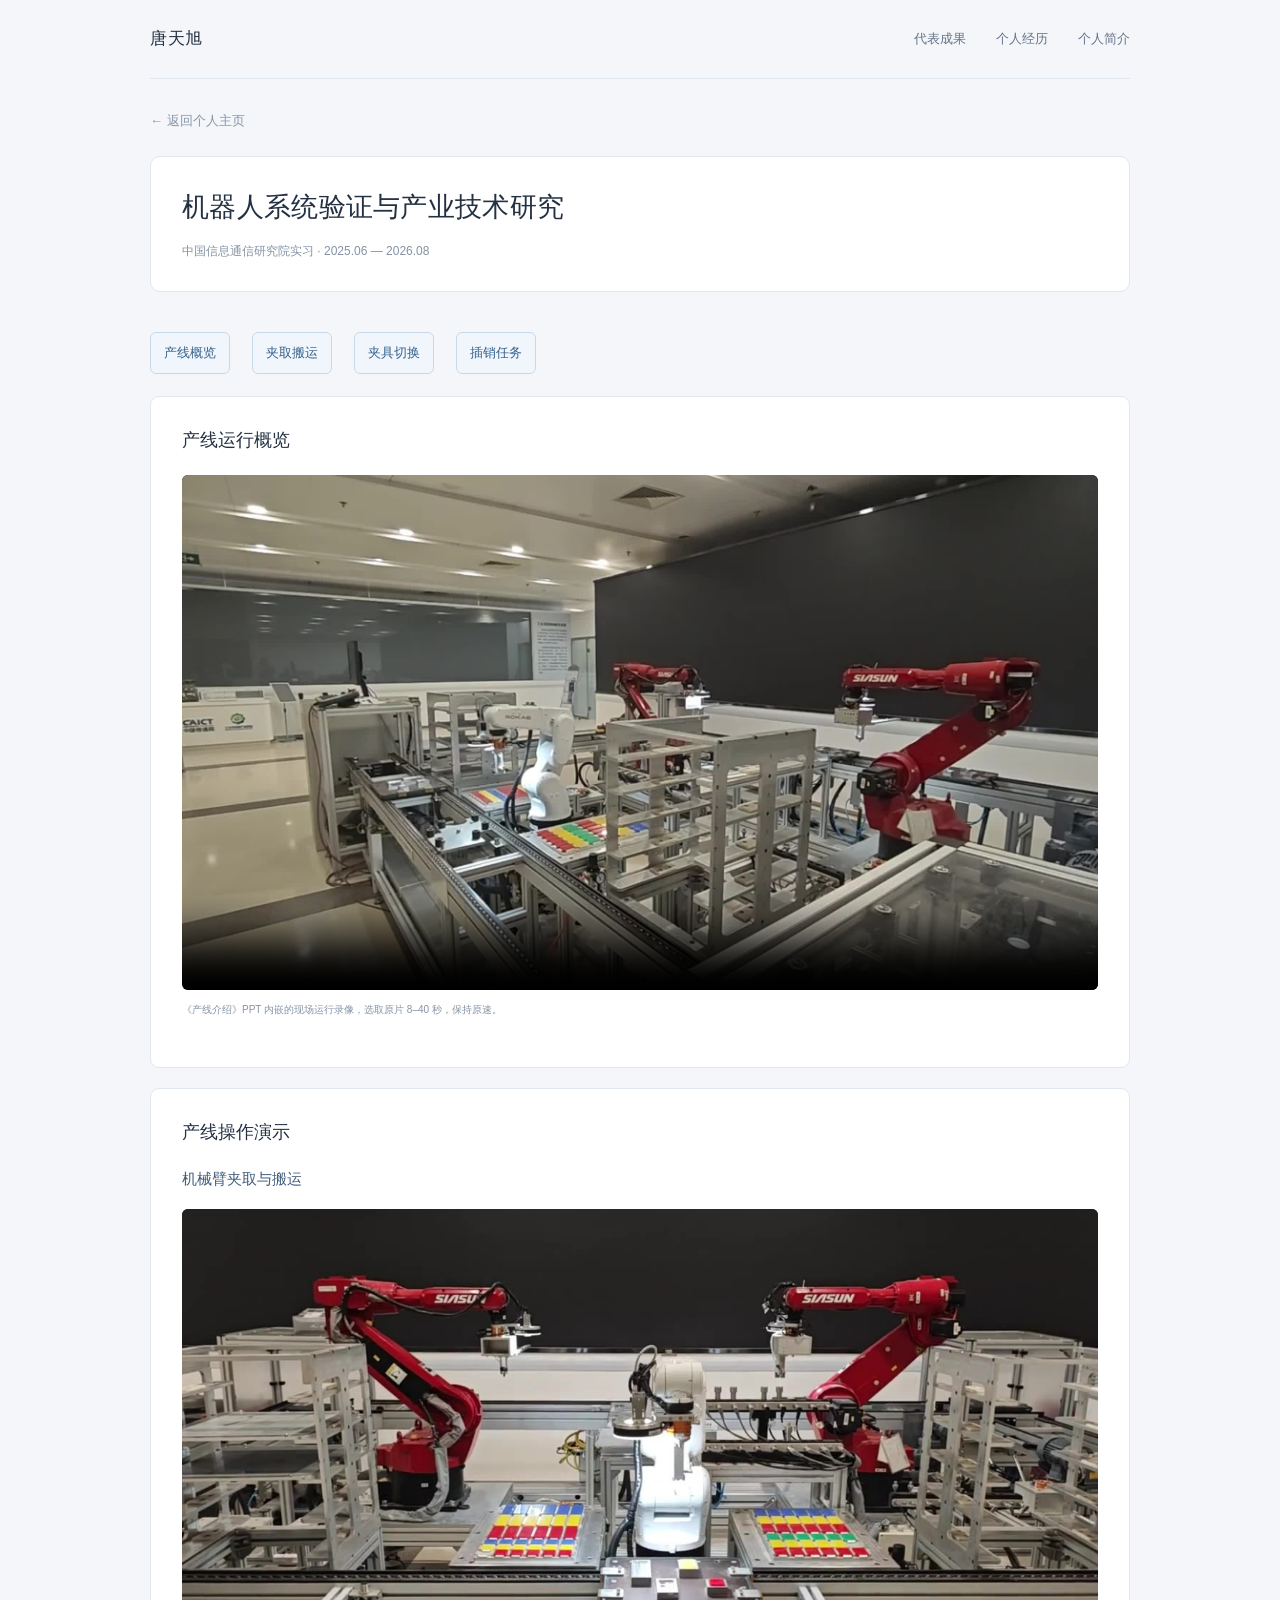
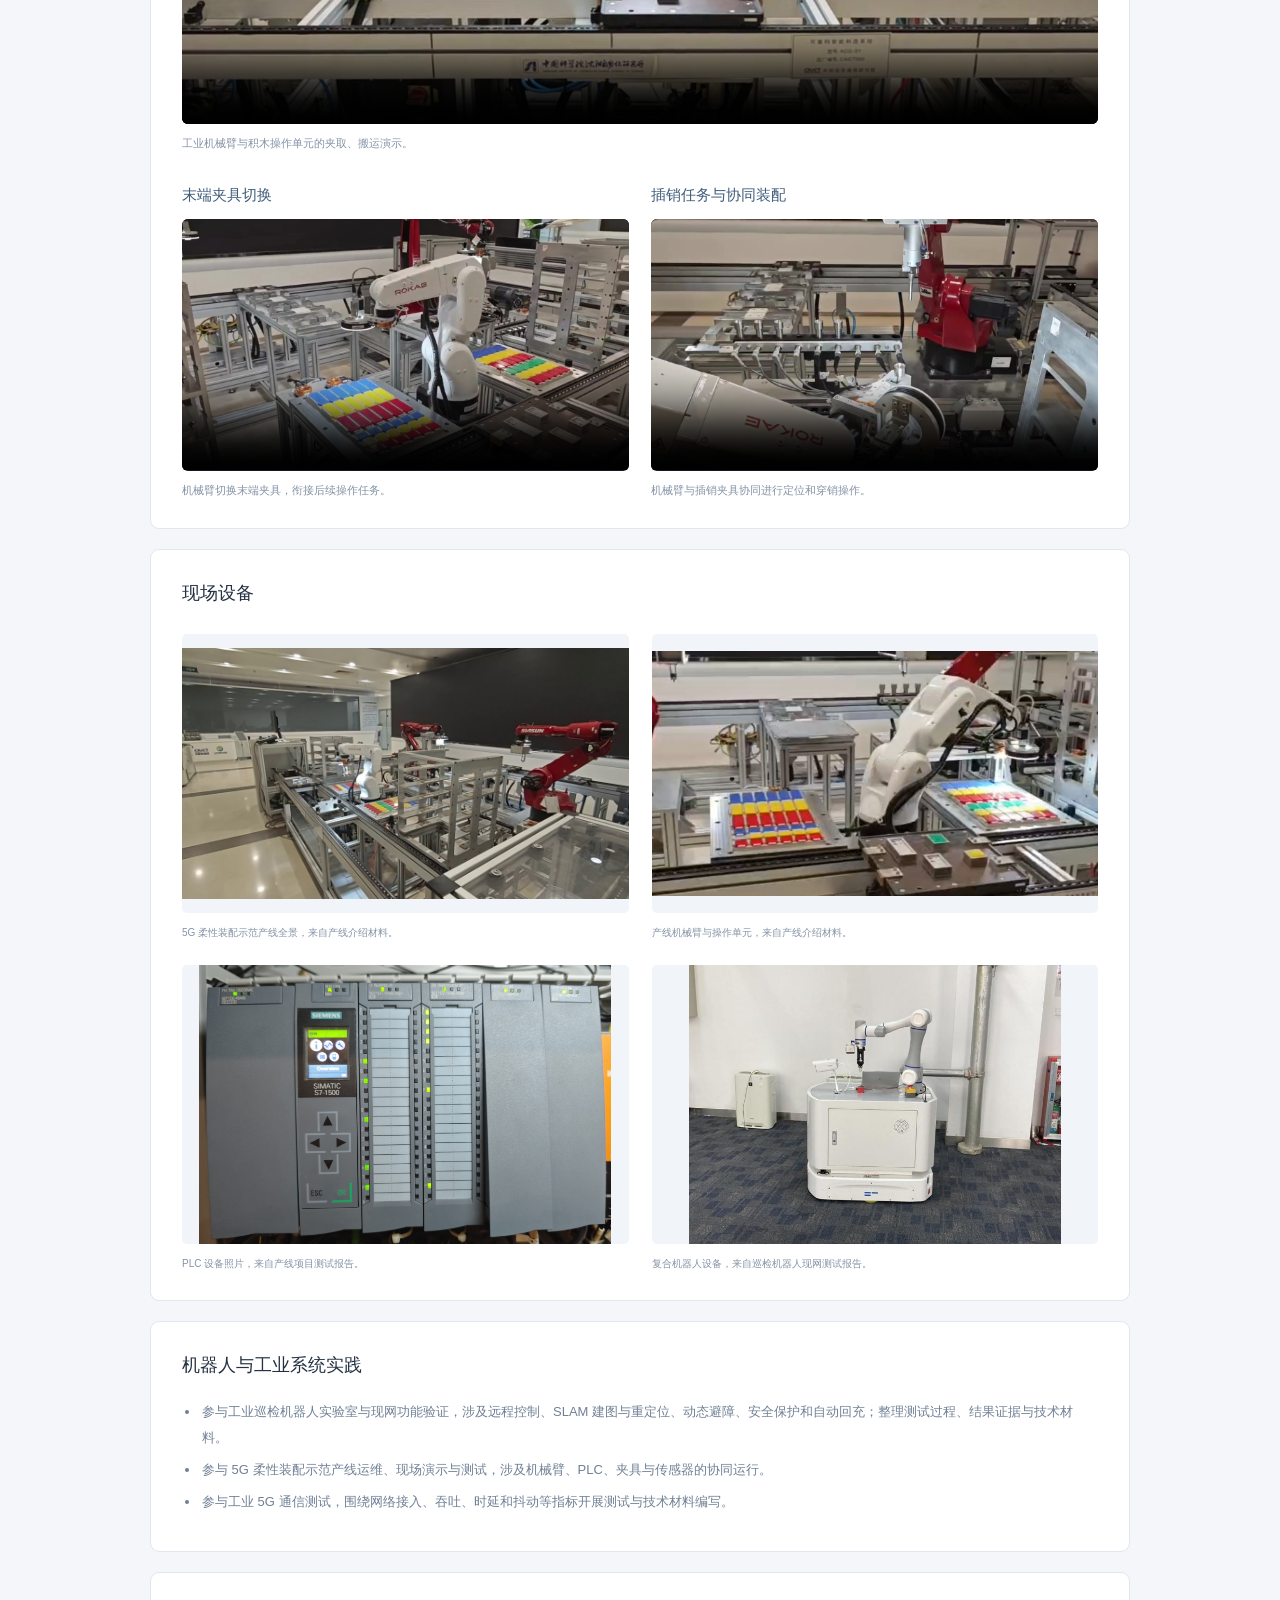
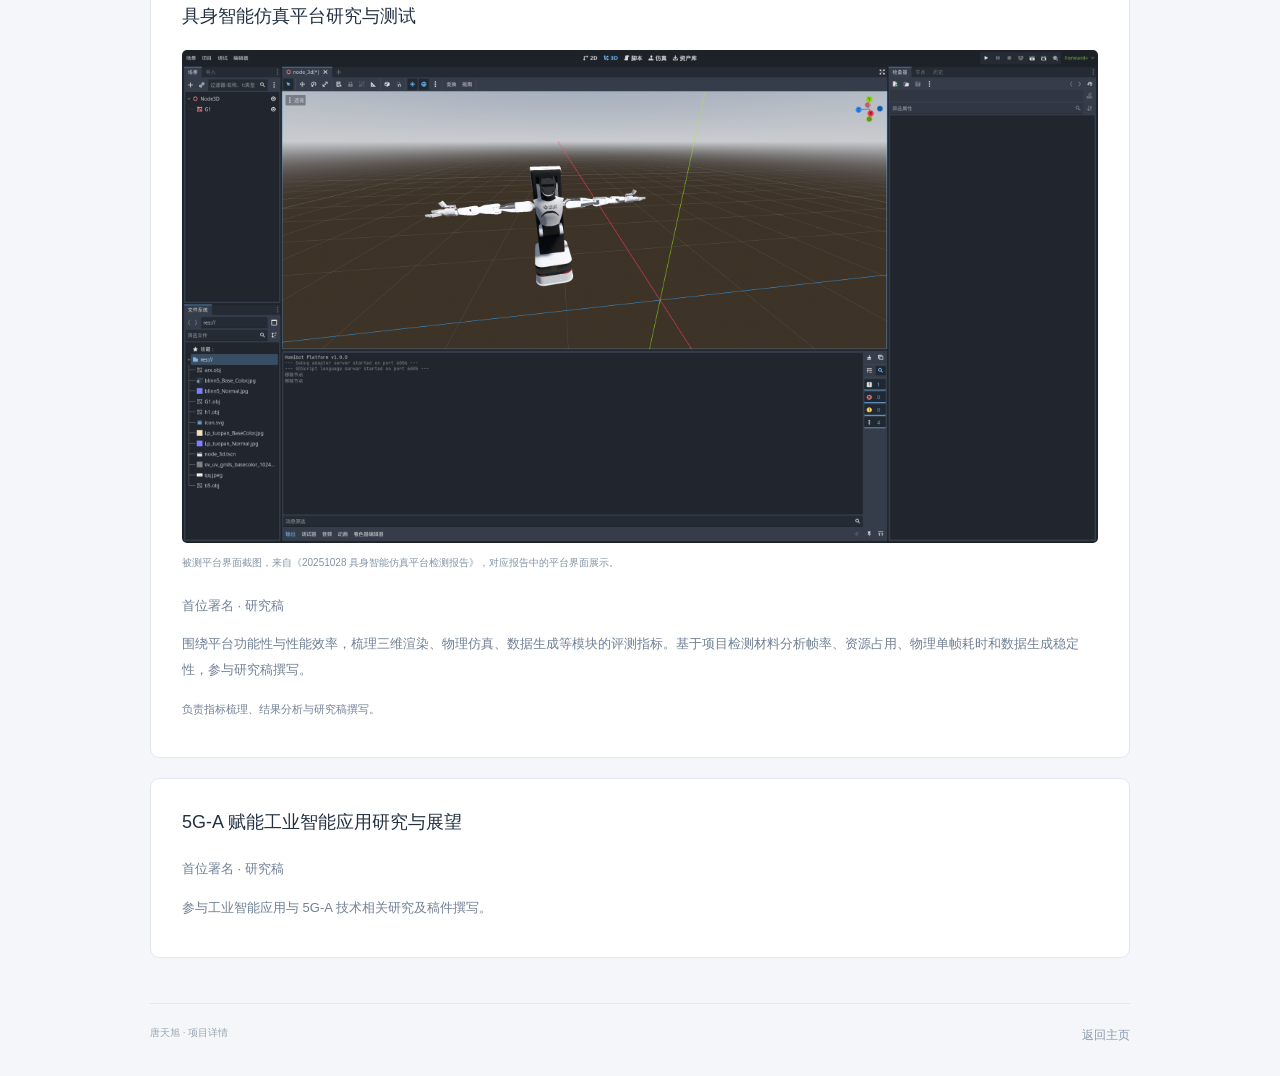
==== commit acbbcea8: "Add production-line grasping, tool change and pin insertion demos" ====
--- a/projects/industry.html
+++ b/projects/industry.html
@@ -1,6 +1,6 @@
 <!doctype html>
 <html lang="zh-CN"><head><meta charset="utf-8"><meta name="viewport" content="width=device-width, initial-scale=1"><meta name="theme-color" content="#f4f6f9"><title>机器人系统验证与产业技术研究 | 唐天旭</title><meta name="description" content="中国信息通信研究院实习 · 2025.06 — 2026.08"><link rel="icon" href="../favicon.svg" type="image/svg+xml"><link rel="stylesheet" href="../styles.css"><script src="../app.js" defer></script></head>
-<body><a class="skip-link" href="#main">跳至正文</a><div class="page detail-page"><header class="site-header"><a class="site-name" href="../index.html">唐天旭</a><nav aria-label="页面导航"><a href="../index.html#research">代表成果</a><a href="../index.html#experience">个人经历</a><a href="../assets/tianxu-tang-profile.pdf" target="_blank" rel="noopener">个人简介</a></nav></header><main id="main"><a class="back-link" href="../index.html#research">← 返回个人主页</a><section class="detail-intro"><h1>机器人系统验证与产业技术研究</h1><p>中国信息通信研究院实习 · 2025.06 — 2026.08</p></section>
-<section class="detail-section"><h2>产线运行与现场设备</h2><figure class="evidence-video"><video controls muted playsinline preload="metadata" poster="../assets/evidence/production-line-poster.jpg" aria-label="工业5G柔性装配示范产线中的机械臂运行录像"><source src="../assets/evidence/production-line-demo.mp4" type="video/mp4">可<a href="../assets/evidence/production-line-demo.mp4">打开产线视频</a>。</video><figcaption>《产线介绍》PPT 内嵌的现场运行录像，选取原片 8–40 秒，保持原速。</figcaption></figure><div class="evidence-gallery"><figure><a href="../assets/evidence/production-line-overview.png" target="_blank" rel="noopener"><img src="../assets/evidence/production-line-overview.png" alt="中国信通院5G柔性装配示范产线的机械臂、传送与装配设备全景。" loading="lazy"></a><figcaption>5G 柔性装配示范产线全景，来自产线介绍材料。</figcaption></figure><figure><a href="../assets/evidence/production-line-robot.png" target="_blank" rel="noopener"><img src="../assets/evidence/production-line-robot.png" alt="产线中的机械臂与彩色积木操作单元。" loading="lazy"></a><figcaption>产线机械臂与操作单元，来自产线介绍材料。</figcaption></figure><figure><a href="../assets/evidence/production-line-plc.png" target="_blank" rel="noopener"><img src="../assets/evidence/production-line-plc.png" alt="产线测试资料中的PLC设备照片。" loading="lazy"></a><figcaption>PLC 设备照片，来自产线项目测试报告。</figcaption></figure><figure><a href="../assets/evidence/inspection-robot.jpeg" target="_blank" rel="noopener"><img src="../assets/evidence/inspection-robot.jpeg" alt="现网测试报告中的MultiBot复合机器人设备。" loading="lazy"></a><figcaption>复合机器人设备，来自巡检机器人现网测试报告。</figcaption></figure></div></section><section class="detail-section"><h2>机器人与工业系统实践</h2><ul><li>参与工业巡检机器人实验室与现网功能验证，涉及远程控制、SLAM 建图与重定位、动态避障、安全保护和自动回充；整理测试过程、结果证据与技术材料。</li><li>参与 5G 柔性装配示范产线运维、现场演示与测试，涉及机械臂、PLC、夹具与传感器的协同运行。</li><li>参与工业 5G 通信测试，围绕网络接入、吞吐、时延和抖动等指标开展测试与技术材料编写。</li></ul></section>
+<body><a class="skip-link" href="#main">跳至正文</a><div class="page detail-page"><header class="site-header"><a class="site-name" href="../index.html">唐天旭</a><nav aria-label="页面导航"><a href="../index.html#research">代表成果</a><a href="../index.html#experience">个人经历</a><a href="../assets/tianxu-tang-profile.pdf" target="_blank" rel="noopener">个人简介</a></nav></header><main id="main"><a class="back-link" href="../index.html#research">← 返回个人主页</a><section class="detail-intro"><h1>机器人系统验证与产业技术研究</h1><p>中国信息通信研究院实习 · 2025.06 — 2026.08</p></section><nav class="project-jump-links" aria-label="产线演示导航"><a href="#line-overview">产线概览</a><a href="#grasp-demo">夹取搬运</a><a href="#tool-change-demo">夹具切换</a><a href="#pin-insertion-demo">插销任务</a></nav>
+<section class="detail-section" id="line-overview"><h2>产线运行概览</h2><figure class="evidence-video"><video controls muted playsinline preload="metadata" poster="../assets/evidence/production-line-poster.jpg" aria-label="工业5G柔性装配示范产线中的机械臂运行录像"><source src="../assets/evidence/production-line-demo.mp4" type="video/mp4">可<a href="../assets/evidence/production-line-demo.mp4">打开产线视频</a>。</video><figcaption>《产线介绍》PPT 内嵌的现场运行录像，选取原片 8–40 秒，保持原速。</figcaption></figure></section><section class="detail-section" id="operations"><h2>产线操作演示</h2><article class="operation-card" id="grasp-demo"><h3>机械臂夹取与搬运</h3><figure class="evidence-video"><video controls muted playsinline preload="metadata" poster="../assets/evidence/production-line-grasp-poster.jpg" aria-label="机械臂夹取与搬运"><source src="../assets/evidence/production-line-grasp.mp4" type="video/mp4">可<a href="../assets/evidence/production-line-grasp.mp4">打开视频</a>。</video><figcaption>工业机械臂与积木操作单元的夹取、搬运演示。</figcaption></figure></article><div class="detail-media-grid operation-grid"><article class="operation-card" id="tool-change-demo"><h3>末端夹具切换</h3><figure class="evidence-video"><video controls muted playsinline preload="metadata" poster="../assets/evidence/production-line-tool-change-poster.jpg" aria-label="末端夹具切换"><source src="../assets/evidence/production-line-tool-change.mp4" type="video/mp4">可<a href="../assets/evidence/production-line-tool-change.mp4">打开视频</a>。</video><figcaption>机械臂切换末端夹具，衔接后续操作任务。</figcaption></figure></article><article class="operation-card" id="pin-insertion-demo"><h3>插销任务与协同装配</h3><figure class="evidence-video"><video controls muted playsinline preload="metadata" poster="../assets/evidence/production-line-pin-insertion-poster.jpg" aria-label="插销任务与协同装配"><source src="../assets/evidence/production-line-pin-insertion.mp4" type="video/mp4">可<a href="../assets/evidence/production-line-pin-insertion.mp4">打开视频</a>。</video><figcaption>机械臂与插销夹具协同进行定位和穿销操作。</figcaption></figure></article></div></section><section class="detail-section" id="equipment"><h2>现场设备</h2><div class="evidence-gallery"><figure><a href="../assets/evidence/production-line-overview.png" target="_blank" rel="noopener"><img src="../assets/evidence/production-line-overview.png" alt="中国信通院5G柔性装配示范产线的机械臂、传送与装配设备全景。" loading="lazy"></a><figcaption>5G 柔性装配示范产线全景，来自产线介绍材料。</figcaption></figure><figure><a href="../assets/evidence/production-line-robot.png" target="_blank" rel="noopener"><img src="../assets/evidence/production-line-robot.png" alt="产线中的机械臂与彩色积木操作单元。" loading="lazy"></a><figcaption>产线机械臂与操作单元，来自产线介绍材料。</figcaption></figure><figure><a href="../assets/evidence/production-line-plc.png" target="_blank" rel="noopener"><img src="../assets/evidence/production-line-plc.png" alt="产线测试资料中的PLC设备照片。" loading="lazy"></a><figcaption>PLC 设备照片，来自产线项目测试报告。</figcaption></figure><figure><a href="../assets/evidence/inspection-robot.jpeg" target="_blank" rel="noopener"><img src="../assets/evidence/inspection-robot.jpeg" alt="现网测试报告中的MultiBot复合机器人设备。" loading="lazy"></a><figcaption>复合机器人设备，来自巡检机器人现网测试报告。</figcaption></figure></div></section><section class="detail-section"><h2>机器人与工业系统实践</h2><ul><li>参与工业巡检机器人实验室与现网功能验证，涉及远程控制、SLAM 建图与重定位、动态避障、安全保护和自动回充；整理测试过程、结果证据与技术材料。</li><li>参与 5G 柔性装配示范产线运维、现场演示与测试，涉及机械臂、PLC、夹具与传感器的协同运行。</li><li>参与工业 5G 通信测试，围绕网络接入、吞吐、时延和抖动等指标开展测试与技术材料编写。</li></ul></section>
 <section class="detail-section" id="simulation"><h2>具身智能仿真平台研究与测试</h2><figure class="evidence-figure"><a href="../assets/evidence/simulation-platform.png" target="_blank" rel="noopener"><img src="../assets/evidence/simulation-platform.png" alt="被测具身智能仿真平台的三维机器人资产与操作界面。" loading="lazy"></a><figcaption>被测平台界面截图，来自《20251028 具身智能仿真平台检测报告》，对应报告中的平台界面展示。</figcaption></figure><p class="metadata">首位署名 · 研究稿</p><p>围绕平台功能性与性能效率，梳理三维渲染、物理仿真、数据生成等模块的评测指标。基于项目检测材料分析帧率、资源占用、物理单帧耗时和数据生成稳定性，参与研究稿撰写。</p><p class="note">负责指标梳理、结果分析与研究稿撰写。</p></section>
 <section class="detail-section" id="5g"><h2>5G-A 赋能工业智能应用研究与展望</h2><p class="metadata">首位署名 · 研究稿</p><p>参与工业智能应用与 5G-A 技术相关研究及稿件撰写。</p></section></main><footer><span>唐天旭 · 项目详情</span><a href="../index.html">返回主页</a></footer></div></body></html>
--- a/styles.css
+++ b/styles.css
@@ -34,3 +34,6 @@
 @media(max-width:620px){.education-overview .education-primary,.education-overview .education-secondary{font-size:13px;line-height:1.9;max-width:none}.education-overview small{font-size:11px;margin-left:5px}.profile-summary dd.summary-education .school-title{font-size:12px}.profile-summary dd.summary-education .school-meta{font-size:10px}.degree-summary+.degree-summary{margin-top:10px}.project-detail-link,.work-links .project-detail-link,.about-card .project-detail-link{font-size:14px;min-height:44px;padding:9px 13px}.work-links a{font-size:13px}.compact-more{position:static;display:inline-flex;font-size:13px;margin-top:13px;padding:7px 11px}.compact-projects h3,.compact-projects p{padding-right:0}.project-jump-links{gap:9px}.project-jump-links a{font-size:12px;padding:7px 10px;min-height:40px}.resource-links a{font-size:13px}.site-header nav{gap:13px}.site-header nav a{font-size:12px}.profile-links a,.profile-links button{font-size:12px;min-height:42px}.back-link{font-size:12px}.research-preview span{font-size:12px}}
 
 .research-preview{padding-top:18px}.research-preview img{margin-top:0}.paper-plot{max-width:100%}
+
+.operation-card{min-width:0;scroll-margin-top:95px}.operation-card h3{font-size:15px;line-height:1.7;font-weight:500;color:#405d7b;margin:0 0 12px}.operation-grid{margin-top:28px;margin-bottom:0}.operation-grid .evidence-video{margin:0}.operation-card .evidence-video figcaption{font-size:11px;line-height:1.8}
+@media(max-width:620px){.operation-grid{margin-top:24px;gap:27px}.operation-card h3{font-size:14px}}
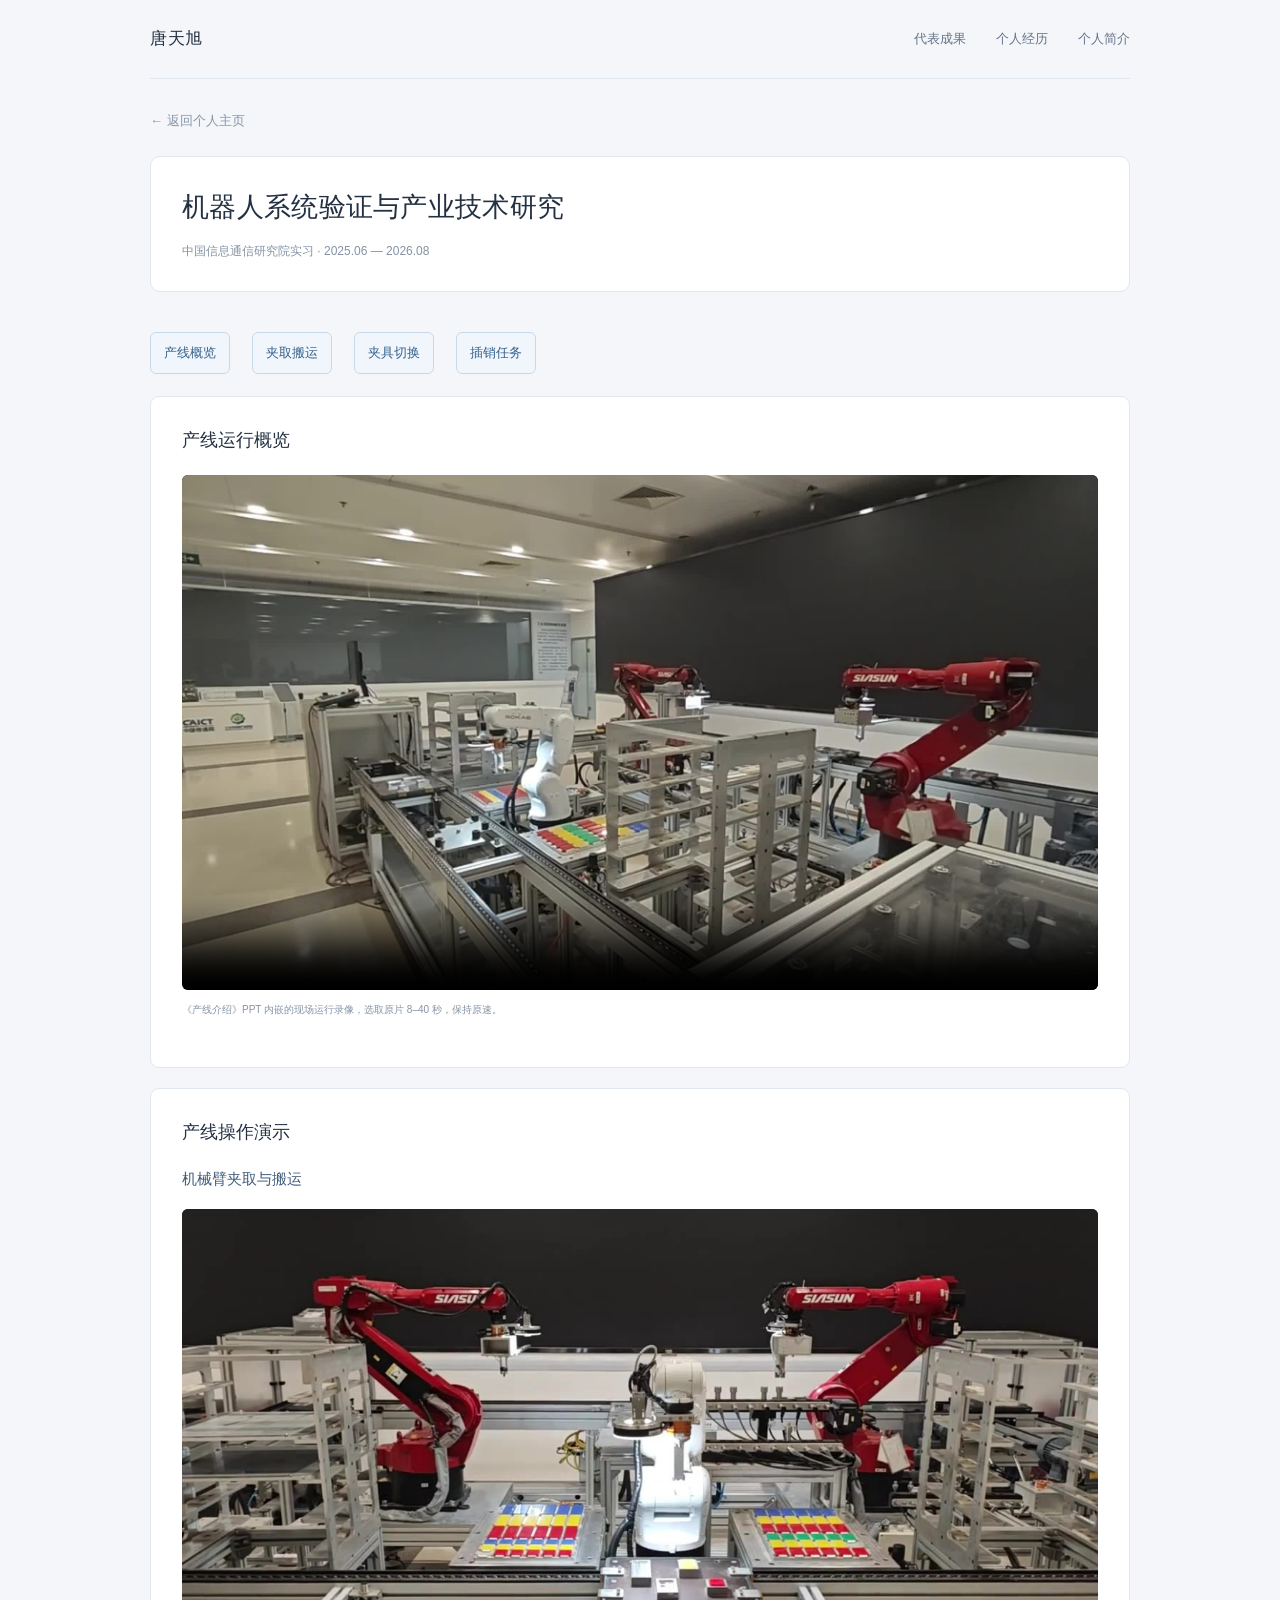
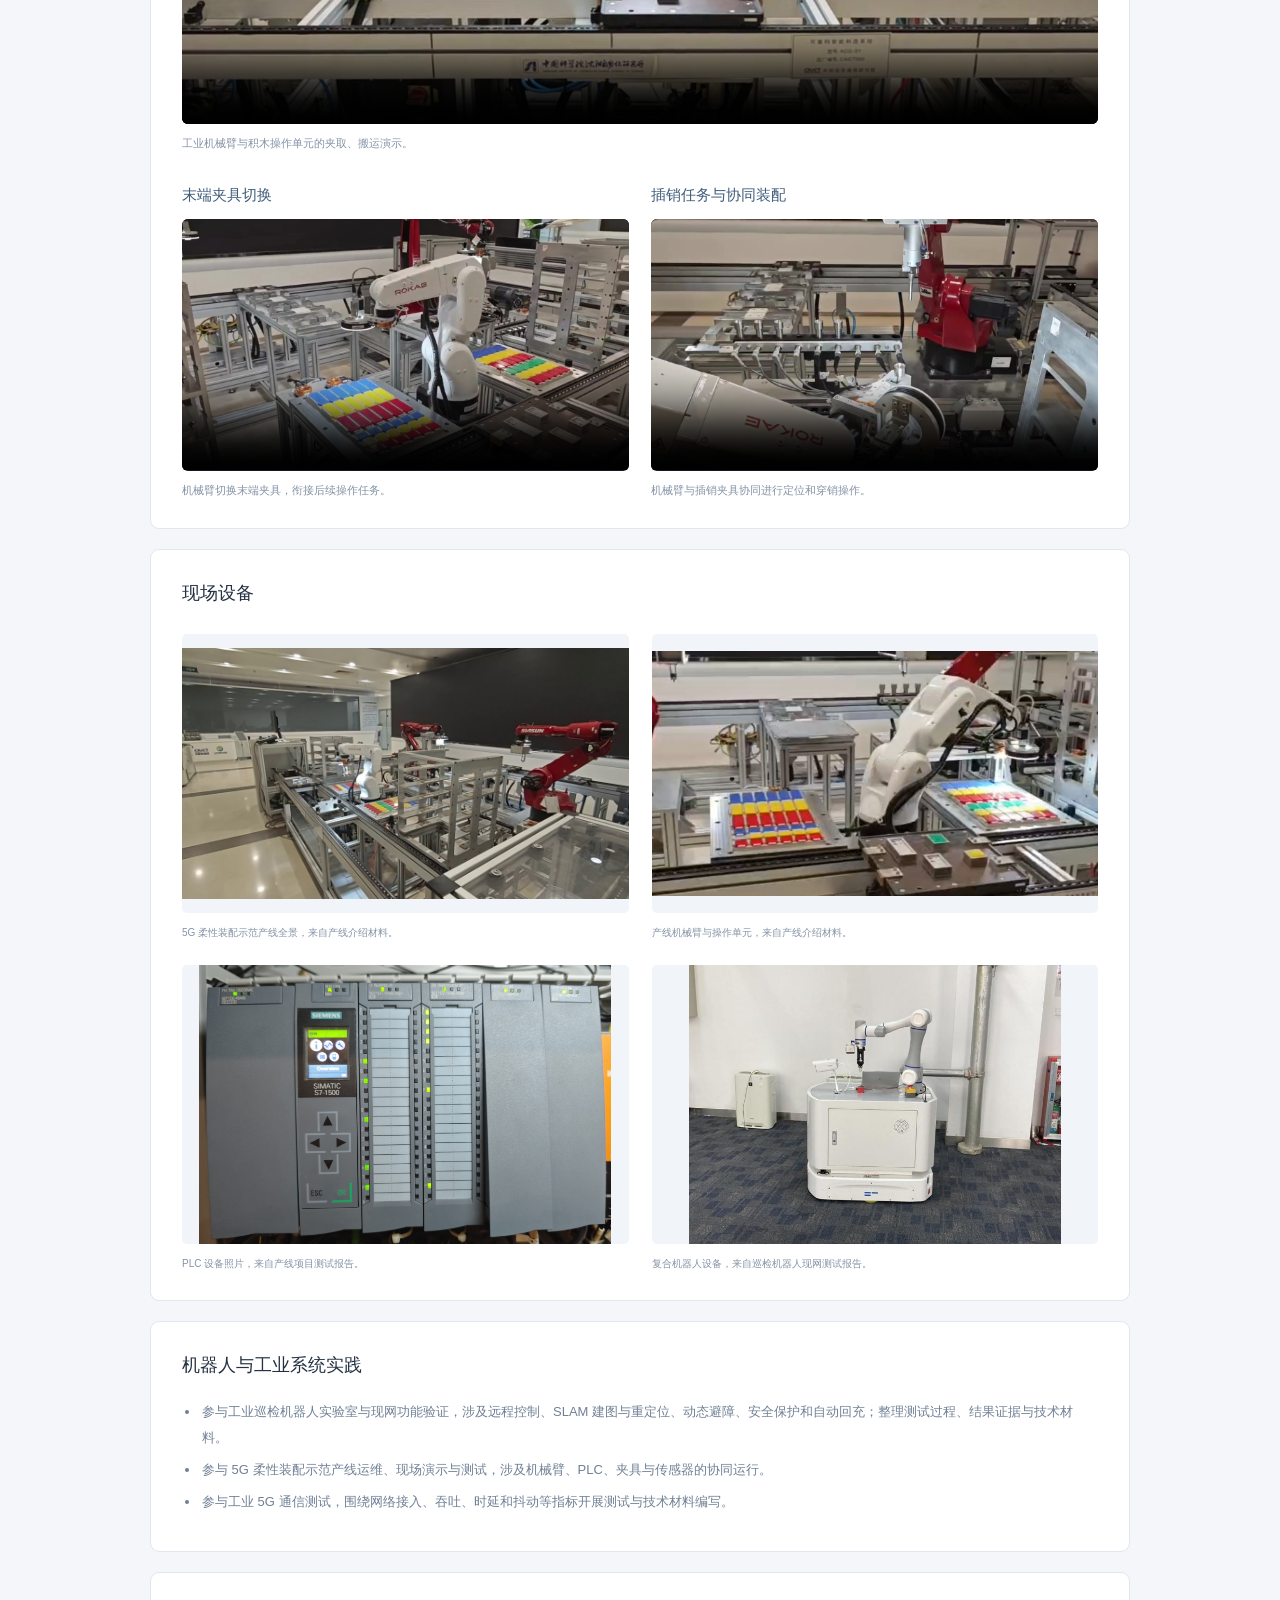
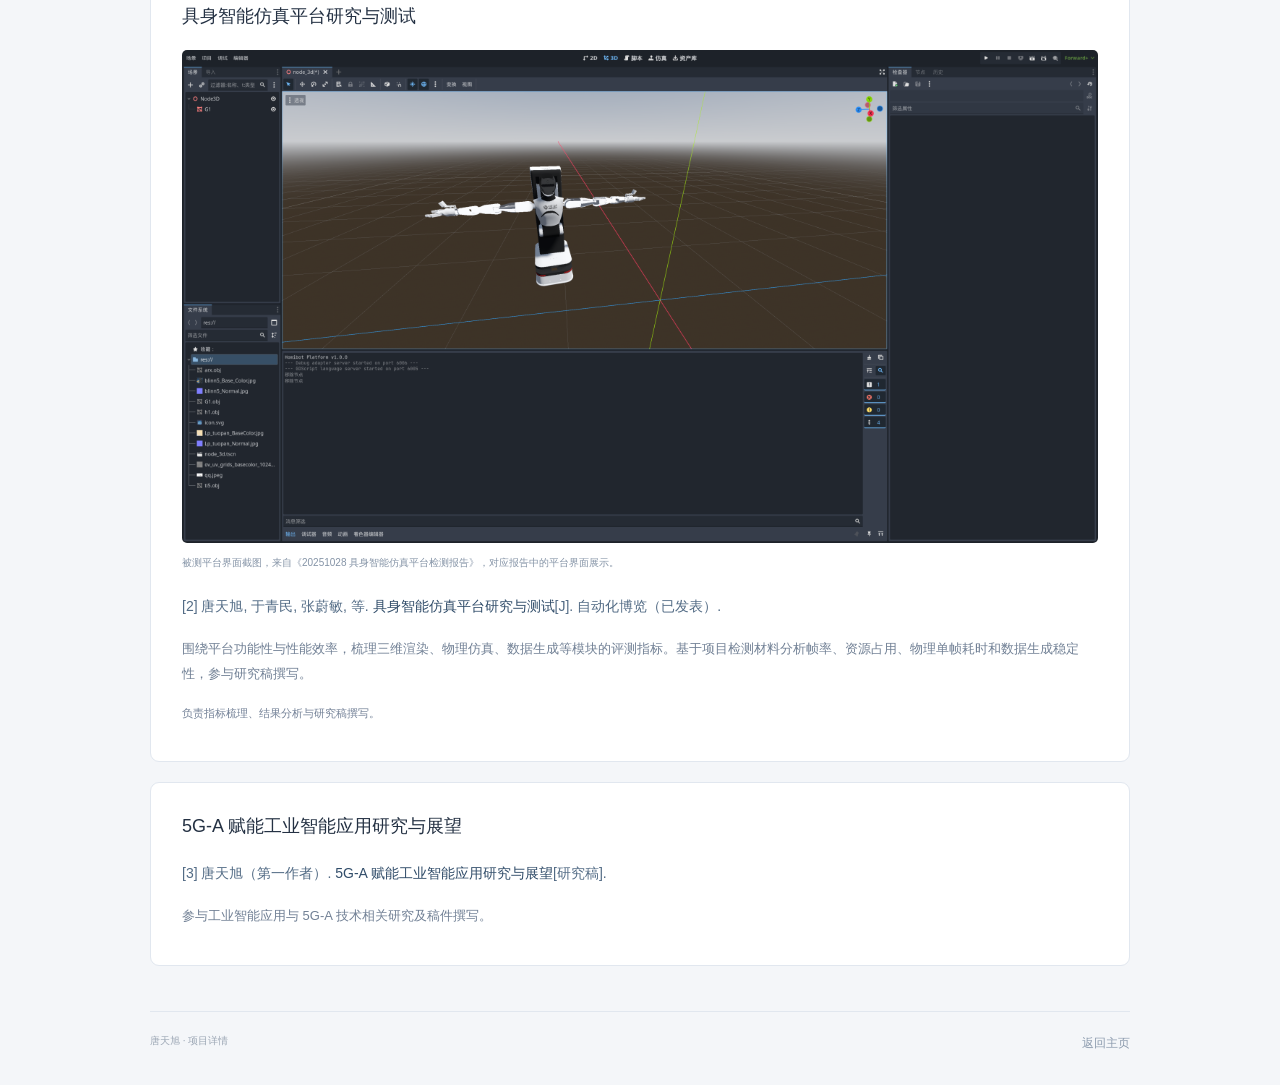
==== commit e7da0d7a: "Simplify education and research results, add personal details and paper citations" ====
--- a/projects/industry.html
+++ b/projects/industry.html
@@ -2,5 +2,5 @@
 <html lang="zh-CN"><head><meta charset="utf-8"><meta name="viewport" content="width=device-width, initial-scale=1"><meta name="theme-color" content="#f4f6f9"><title>机器人系统验证与产业技术研究 | 唐天旭</title><meta name="description" content="中国信息通信研究院实习 · 2025.06 — 2026.08"><link rel="icon" href="../favicon.svg" type="image/svg+xml"><link rel="stylesheet" href="../styles.css"><script src="../app.js" defer></script></head>
 <body><a class="skip-link" href="#main">跳至正文</a><div class="page detail-page"><header class="site-header"><a class="site-name" href="../index.html">唐天旭</a><nav aria-label="页面导航"><a href="../index.html#research">代表成果</a><a href="../index.html#experience">个人经历</a><a href="../assets/tianxu-tang-profile.pdf" target="_blank" rel="noopener">个人简介</a></nav></header><main id="main"><a class="back-link" href="../index.html#research">← 返回个人主页</a><section class="detail-intro"><h1>机器人系统验证与产业技术研究</h1><p>中国信息通信研究院实习 · 2025.06 — 2026.08</p></section><nav class="project-jump-links" aria-label="产线演示导航"><a href="#line-overview">产线概览</a><a href="#grasp-demo">夹取搬运</a><a href="#tool-change-demo">夹具切换</a><a href="#pin-insertion-demo">插销任务</a></nav>
 <section class="detail-section" id="line-overview"><h2>产线运行概览</h2><figure class="evidence-video"><video controls muted playsinline preload="metadata" poster="../assets/evidence/production-line-poster.jpg" aria-label="工业5G柔性装配示范产线中的机械臂运行录像"><source src="../assets/evidence/production-line-demo.mp4" type="video/mp4">可<a href="../assets/evidence/production-line-demo.mp4">打开产线视频</a>。</video><figcaption>《产线介绍》PPT 内嵌的现场运行录像，选取原片 8–40 秒，保持原速。</figcaption></figure></section><section class="detail-section" id="operations"><h2>产线操作演示</h2><article class="operation-card" id="grasp-demo"><h3>机械臂夹取与搬运</h3><figure class="evidence-video"><video controls muted playsinline preload="metadata" poster="../assets/evidence/production-line-grasp-poster.jpg" aria-label="机械臂夹取与搬运"><source src="../assets/evidence/production-line-grasp.mp4" type="video/mp4">可<a href="../assets/evidence/production-line-grasp.mp4">打开视频</a>。</video><figcaption>工业机械臂与积木操作单元的夹取、搬运演示。</figcaption></figure></article><div class="detail-media-grid operation-grid"><article class="operation-card" id="tool-change-demo"><h3>末端夹具切换</h3><figure class="evidence-video"><video controls muted playsinline preload="metadata" poster="../assets/evidence/production-line-tool-change-poster.jpg" aria-label="末端夹具切换"><source src="../assets/evidence/production-line-tool-change.mp4" type="video/mp4">可<a href="../assets/evidence/production-line-tool-change.mp4">打开视频</a>。</video><figcaption>机械臂切换末端夹具，衔接后续操作任务。</figcaption></figure></article><article class="operation-card" id="pin-insertion-demo"><h3>插销任务与协同装配</h3><figure class="evidence-video"><video controls muted playsinline preload="metadata" poster="../assets/evidence/production-line-pin-insertion-poster.jpg" aria-label="插销任务与协同装配"><source src="../assets/evidence/production-line-pin-insertion.mp4" type="video/mp4">可<a href="../assets/evidence/production-line-pin-insertion.mp4">打开视频</a>。</video><figcaption>机械臂与插销夹具协同进行定位和穿销操作。</figcaption></figure></article></div></section><section class="detail-section" id="equipment"><h2>现场设备</h2><div class="evidence-gallery"><figure><a href="../assets/evidence/production-line-overview.png" target="_blank" rel="noopener"><img src="../assets/evidence/production-line-overview.png" alt="中国信通院5G柔性装配示范产线的机械臂、传送与装配设备全景。" loading="lazy"></a><figcaption>5G 柔性装配示范产线全景，来自产线介绍材料。</figcaption></figure><figure><a href="../assets/evidence/production-line-robot.png" target="_blank" rel="noopener"><img src="../assets/evidence/production-line-robot.png" alt="产线中的机械臂与彩色积木操作单元。" loading="lazy"></a><figcaption>产线机械臂与操作单元，来自产线介绍材料。</figcaption></figure><figure><a href="../assets/evidence/production-line-plc.png" target="_blank" rel="noopener"><img src="../assets/evidence/production-line-plc.png" alt="产线测试资料中的PLC设备照片。" loading="lazy"></a><figcaption>PLC 设备照片，来自产线项目测试报告。</figcaption></figure><figure><a href="../assets/evidence/inspection-robot.jpeg" target="_blank" rel="noopener"><img src="../assets/evidence/inspection-robot.jpeg" alt="现网测试报告中的MultiBot复合机器人设备。" loading="lazy"></a><figcaption>复合机器人设备，来自巡检机器人现网测试报告。</figcaption></figure></div></section><section class="detail-section"><h2>机器人与工业系统实践</h2><ul><li>参与工业巡检机器人实验室与现网功能验证，涉及远程控制、SLAM 建图与重定位、动态避障、安全保护和自动回充；整理测试过程、结果证据与技术材料。</li><li>参与 5G 柔性装配示范产线运维、现场演示与测试，涉及机械臂、PLC、夹具与传感器的协同运行。</li><li>参与工业 5G 通信测试，围绕网络接入、吞吐、时延和抖动等指标开展测试与技术材料编写。</li></ul></section>
-<section class="detail-section" id="simulation"><h2>具身智能仿真平台研究与测试</h2><figure class="evidence-figure"><a href="../assets/evidence/simulation-platform.png" target="_blank" rel="noopener"><img src="../assets/evidence/simulation-platform.png" alt="被测具身智能仿真平台的三维机器人资产与操作界面。" loading="lazy"></a><figcaption>被测平台界面截图，来自《20251028 具身智能仿真平台检测报告》，对应报告中的平台界面展示。</figcaption></figure><p class="metadata">首位署名 · 研究稿</p><p>围绕平台功能性与性能效率，梳理三维渲染、物理仿真、数据生成等模块的评测指标。基于项目检测材料分析帧率、资源占用、物理单帧耗时和数据生成稳定性，参与研究稿撰写。</p><p class="note">负责指标梳理、结果分析与研究稿撰写。</p></section>
-<section class="detail-section" id="5g"><h2>5G-A 赋能工业智能应用研究与展望</h2><p class="metadata">首位署名 · 研究稿</p><p>参与工业智能应用与 5G-A 技术相关研究及稿件撰写。</p></section></main><footer><span>唐天旭 · 项目详情</span><a href="../index.html">返回主页</a></footer></div></body></html>+<section class="detail-section" id="simulation"><h2>具身智能仿真平台研究与测试</h2><figure class="evidence-figure"><a href="../assets/evidence/simulation-platform.png" target="_blank" rel="noopener"><img src="../assets/evidence/simulation-platform.png" alt="被测具身智能仿真平台的三维机器人资产与操作界面。" loading="lazy"></a><figcaption>被测平台界面截图，来自《20251028 具身智能仿真平台检测报告》，对应报告中的平台界面展示。</figcaption></figure><p class="paper-citation">[2] 唐天旭, 于青民, 张蔚敏, 等. <cite>具身智能仿真平台研究与测试</cite>[J]. 自动化博览（已发表）.</p><p>围绕平台功能性与性能效率，梳理三维渲染、物理仿真、数据生成等模块的评测指标。基于项目检测材料分析帧率、资源占用、物理单帧耗时和数据生成稳定性，参与研究稿撰写。</p><p class="note">负责指标梳理、结果分析与研究稿撰写。</p></section>
+<section class="detail-section" id="5g"><h2>5G-A 赋能工业智能应用研究与展望</h2><p class="paper-citation">[3] 唐天旭（第一作者）. <cite>5G-A 赋能工业智能应用研究与展望</cite>[研究稿].</p><p>参与工业智能应用与 5G-A 技术相关研究及稿件撰写。</p></section></main><footer><span>唐天旭 · 项目详情</span><a href="../index.html">返回主页</a></footer></div></body></html>
--- a/styles.css
+++ b/styles.css
@@ -37,3 +37,8 @@
 
 .operation-card{min-width:0;scroll-margin-top:95px}.operation-card h3{font-size:15px;line-height:1.7;font-weight:500;color:#405d7b;margin:0 0 12px}.operation-grid{margin-top:28px;margin-bottom:0}.operation-grid .evidence-video{margin:0}.operation-card .evidence-video figcaption{font-size:11px;line-height:1.8}
 @media(max-width:620px){.operation-grid{margin-top:24px;gap:27px}.operation-card h3{font-size:14px}}
+
+/* One education block, bibliographic entries and compact overall results. */
+.education-overview{margin:16px 0 18px}.education-row+.education-row{margin-top:10px}.education-degree{display:flex;align-items:baseline;flex-wrap:wrap;gap:6px 12px;font-size:14px;font-weight:500;line-height:1.75;margin:0;color:#4e6e92}.education-degree>span,.education-degree .degree-type{white-space:nowrap}.education-detail{font-size:12px;color:#7a899b;margin:2px 0 0;line-height:1.8}.paper-citation,.research-overview>div>p.paper-citation,.detail-intro>p.paper-citation,.detail-section>p.paper-citation{font-size:14px;line-height:1.9;color:#526b85;overflow-wrap:anywhere;margin:12px 0 16px}.paper-citation cite{font-style:normal;color:#304c69}.publication-list{display:grid;grid-template-columns:1fr 1fr;gap:20px;margin-top:20px}.publication-list>article{border:1px solid var(--border);border-radius:9px;background:#fff;padding:22px 25px}.publication-list .paper-citation{margin-top:0}.model-result-grid{display:grid;grid-template-columns:repeat(3,minmax(0,1fr));gap:18px;margin:18px 0 22px}.model-result-card{border:1px solid #dfe8f2;border-radius:8px;padding:20px;background:#f7f9fc;min-width:0}.model-result-card h3{font-size:21px;margin:0 0 3px;line-height:1.5;color:#315a80}.model-result-card .benchmark-name{font-size:12px;color:#7b8fa3;margin:0 0 17px}.model-result-card dl{margin:0}.model-result-card dl>div{display:flex;justify-content:space-between;align-items:baseline;gap:12px;padding:9px 0}.model-result-card dl>div+div{border-top:1px solid #e1e9f2}.model-result-card dt{font-size:12px;color:#6f8297}.model-result-card dd{font-size:17px;color:#35669b;margin:0;font-variant-numeric:tabular-nums;white-space:nowrap}.latency-summary{display:grid;grid-template-columns:1fr 1fr;gap:18px;padding:2px 0 16px}.latency-summary>div{padding:18px 22px;background:#f2f6fb;border-radius:7px}.latency-summary strong{display:block;font-size:23px;color:#35669b;font-weight:500;line-height:1.6}.latency-summary span{font-size:12px;color:#7c8ea3}.detail-page .detail-intro .paper-citation{margin-bottom:12px}
+@media(max-width:900px){.model-result-grid{gap:12px}.model-result-card{padding:16px}.model-result-card dl>div{gap:6px}.model-result-card dt{font-size:11px}.model-result-card dd{font-size:15px}}
+@media(max-width:620px){.education-degree{font-size:13px;gap:5px 10px}.education-detail{font-size:11px}.education-row+.education-row{margin-top:9px}.paper-citation,.research-overview>div>p.paper-citation,.detail-intro>p.paper-citation,.detail-section>p.paper-citation{font-size:13px;line-height:1.9}.publication-list{grid-template-columns:1fr;gap:14px;margin-top:16px}.publication-list>article{padding:21px}.model-result-grid{grid-template-columns:1fr;gap:14px}.model-result-card{padding:19px 22px}.model-result-card dl>div{padding:8px 0}.model-result-card dt{font-size:12px}.model-result-card dd{font-size:18px}.latency-summary{grid-template-columns:1fr;gap:12px}.latency-summary strong{font-size:22px}}
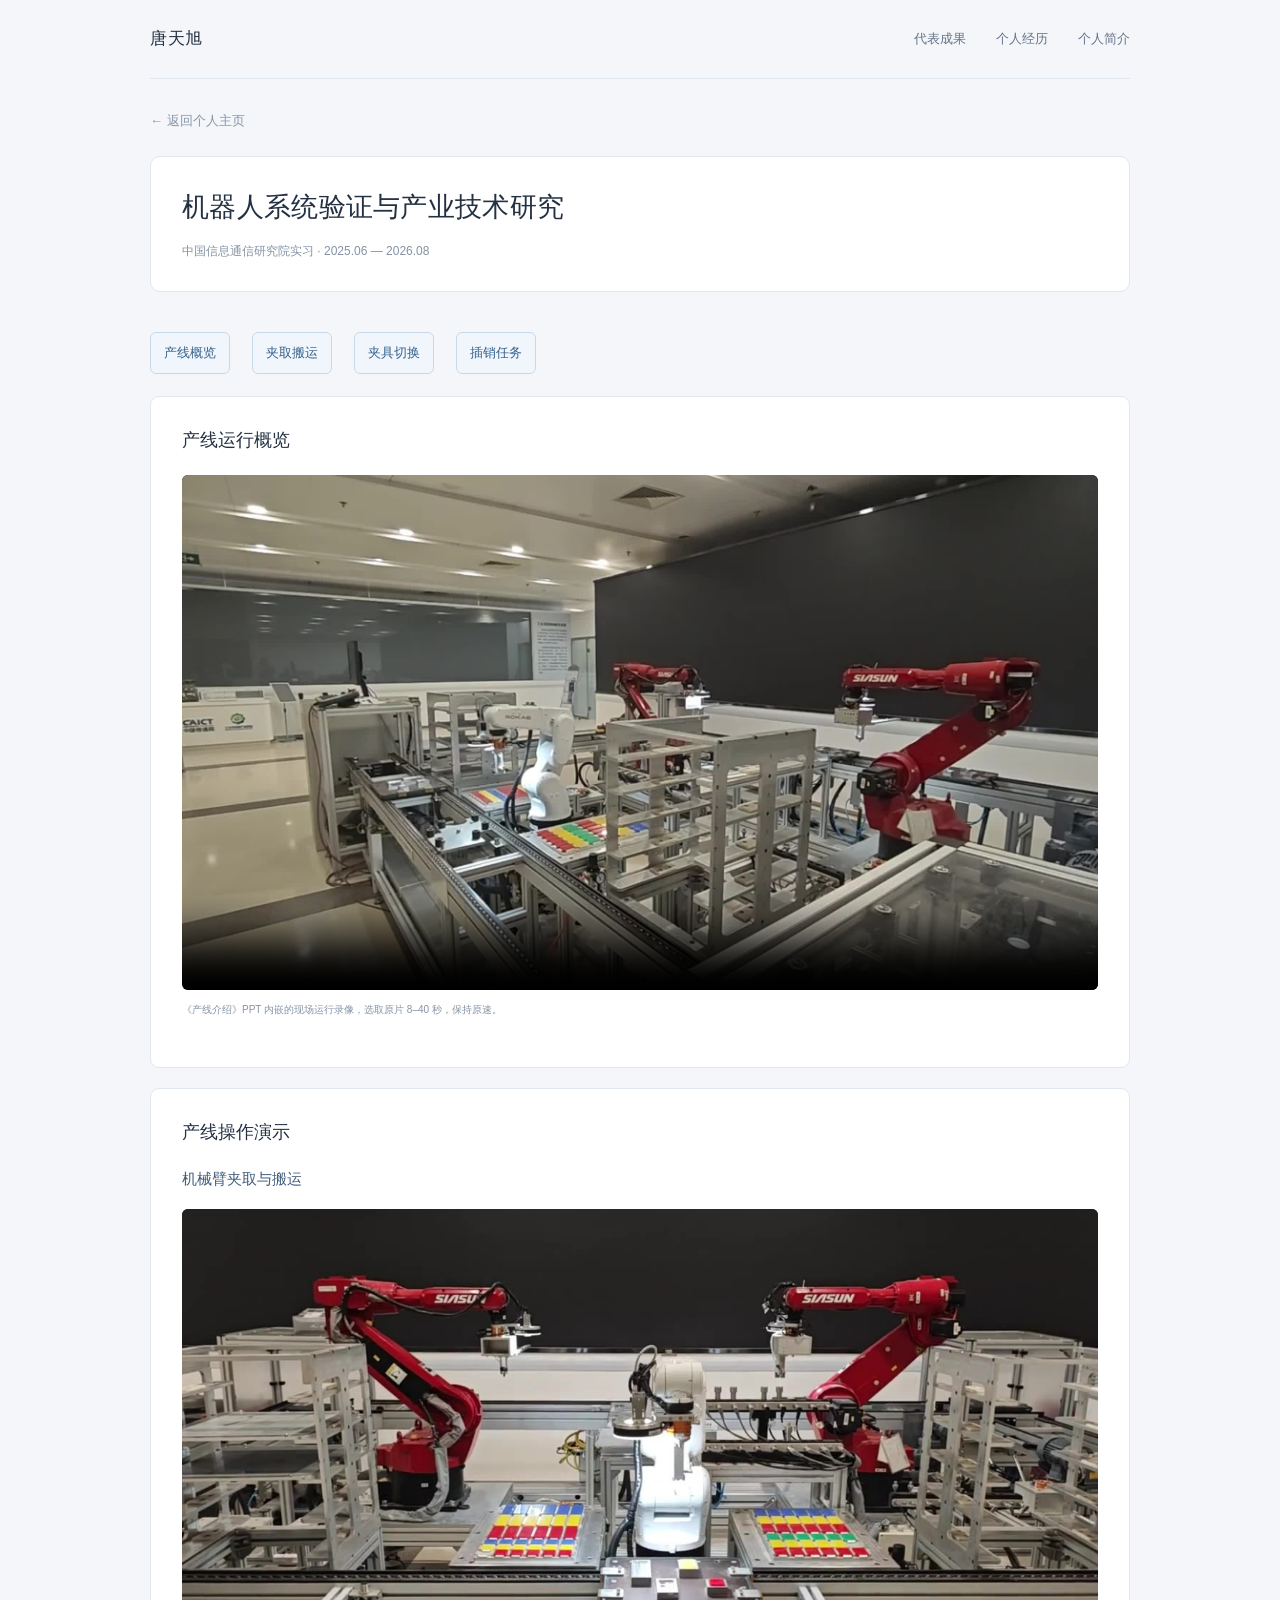
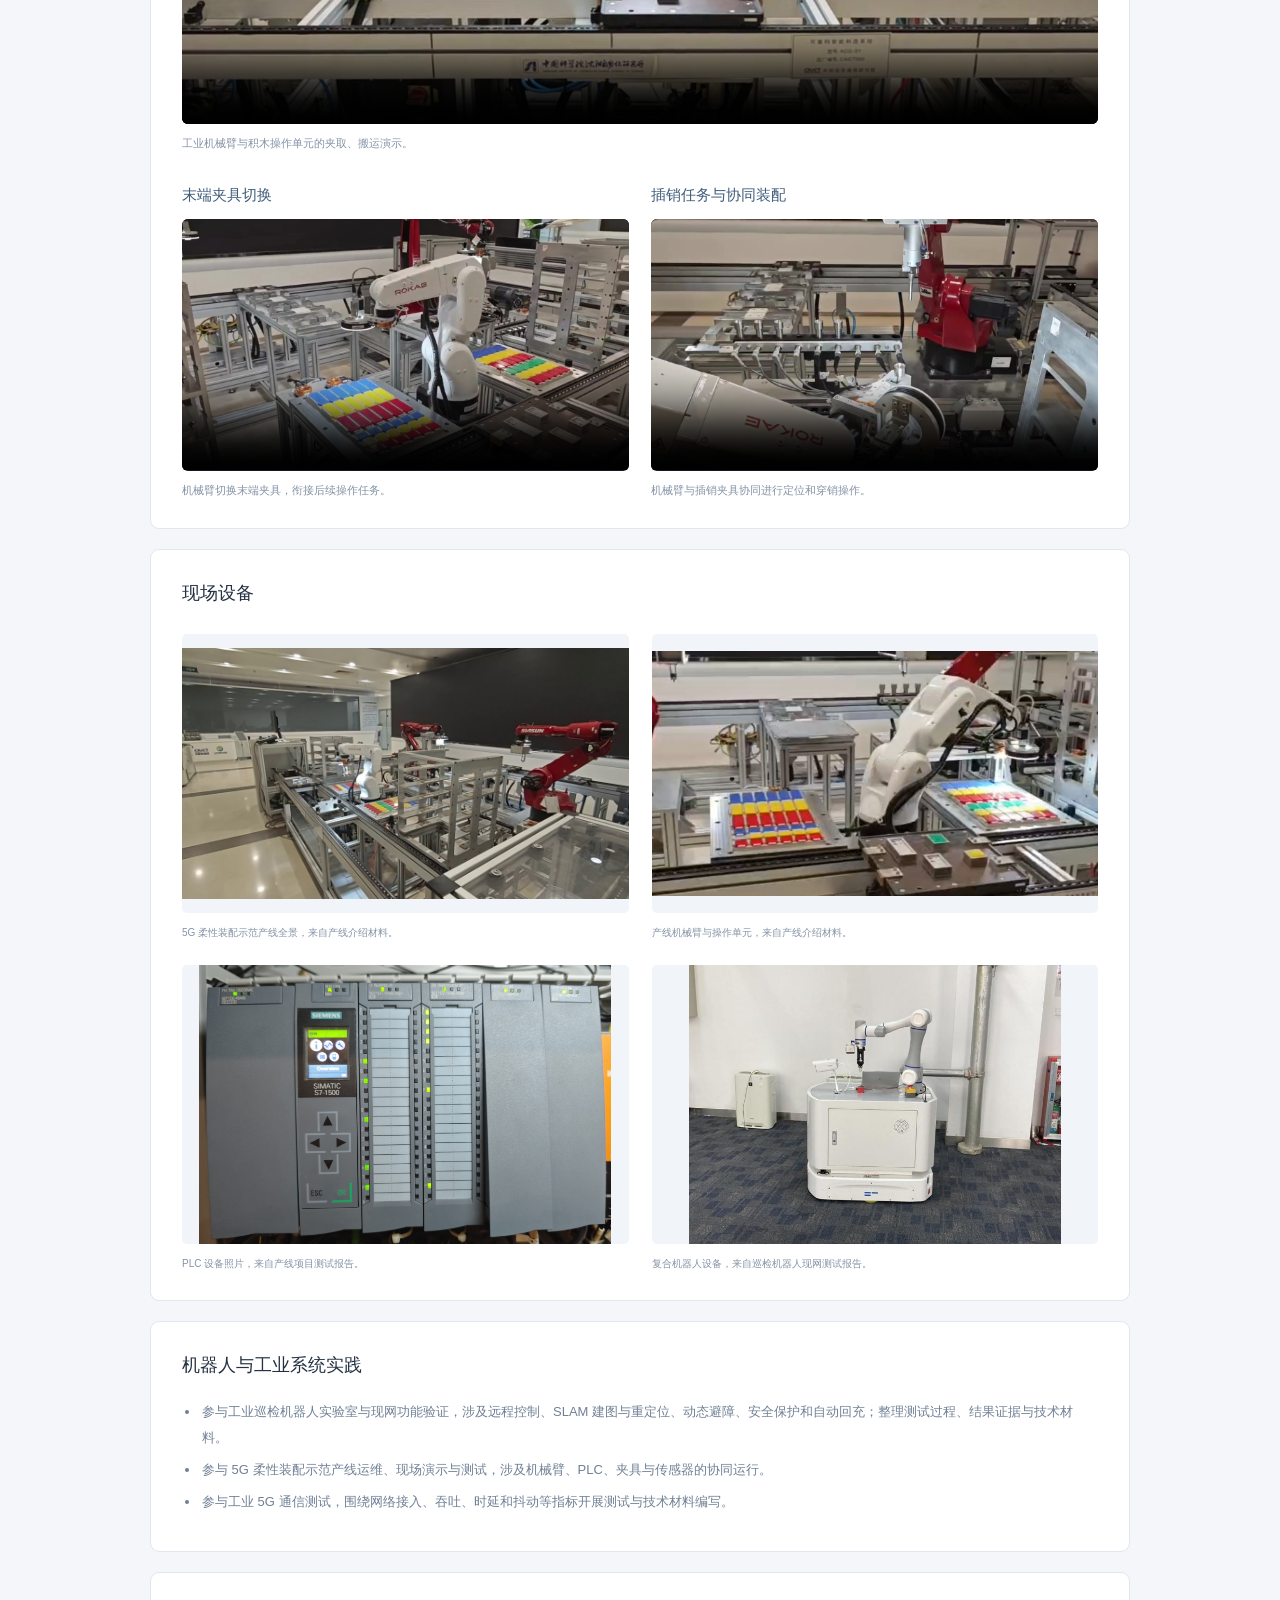
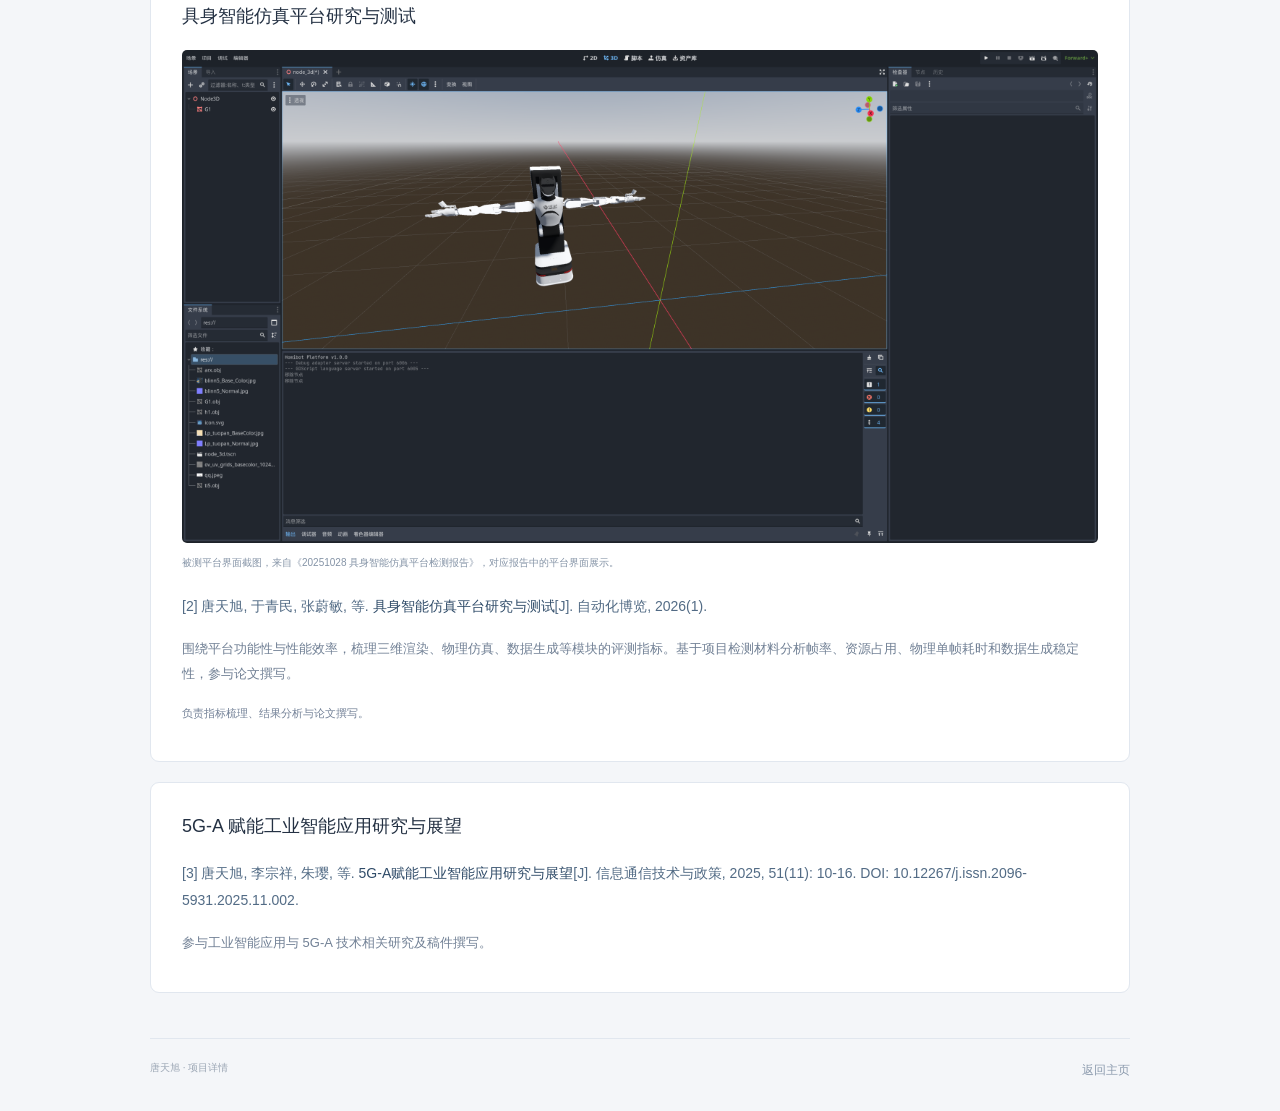
==== commit 704f9815: "Format published paper references in a single block without navigation buttons" ====
--- a/projects/industry.html
+++ b/projects/industry.html
@@ -2,5 +2,5 @@
 <html lang="zh-CN"><head><meta charset="utf-8"><meta name="viewport" content="width=device-width, initial-scale=1"><meta name="theme-color" content="#f4f6f9"><title>机器人系统验证与产业技术研究 | 唐天旭</title><meta name="description" content="中国信息通信研究院实习 · 2025.06 — 2026.08"><link rel="icon" href="../favicon.svg" type="image/svg+xml"><link rel="stylesheet" href="../styles.css"><script src="../app.js" defer></script></head>
 <body><a class="skip-link" href="#main">跳至正文</a><div class="page detail-page"><header class="site-header"><a class="site-name" href="../index.html">唐天旭</a><nav aria-label="页面导航"><a href="../index.html#research">代表成果</a><a href="../index.html#experience">个人经历</a><a href="../assets/tianxu-tang-profile.pdf" target="_blank" rel="noopener">个人简介</a></nav></header><main id="main"><a class="back-link" href="../index.html#research">← 返回个人主页</a><section class="detail-intro"><h1>机器人系统验证与产业技术研究</h1><p>中国信息通信研究院实习 · 2025.06 — 2026.08</p></section><nav class="project-jump-links" aria-label="产线演示导航"><a href="#line-overview">产线概览</a><a href="#grasp-demo">夹取搬运</a><a href="#tool-change-demo">夹具切换</a><a href="#pin-insertion-demo">插销任务</a></nav>
 <section class="detail-section" id="line-overview"><h2>产线运行概览</h2><figure class="evidence-video"><video controls muted playsinline preload="metadata" poster="../assets/evidence/production-line-poster.jpg" aria-label="工业5G柔性装配示范产线中的机械臂运行录像"><source src="../assets/evidence/production-line-demo.mp4" type="video/mp4">可<a href="../assets/evidence/production-line-demo.mp4">打开产线视频</a>。</video><figcaption>《产线介绍》PPT 内嵌的现场运行录像，选取原片 8–40 秒，保持原速。</figcaption></figure></section><section class="detail-section" id="operations"><h2>产线操作演示</h2><article class="operation-card" id="grasp-demo"><h3>机械臂夹取与搬运</h3><figure class="evidence-video"><video controls muted playsinline preload="metadata" poster="../assets/evidence/production-line-grasp-poster.jpg" aria-label="机械臂夹取与搬运"><source src="../assets/evidence/production-line-grasp.mp4" type="video/mp4">可<a href="../assets/evidence/production-line-grasp.mp4">打开视频</a>。</video><figcaption>工业机械臂与积木操作单元的夹取、搬运演示。</figcaption></figure></article><div class="detail-media-grid operation-grid"><article class="operation-card" id="tool-change-demo"><h3>末端夹具切换</h3><figure class="evidence-video"><video controls muted playsinline preload="metadata" poster="../assets/evidence/production-line-tool-change-poster.jpg" aria-label="末端夹具切换"><source src="../assets/evidence/production-line-tool-change.mp4" type="video/mp4">可<a href="../assets/evidence/production-line-tool-change.mp4">打开视频</a>。</video><figcaption>机械臂切换末端夹具，衔接后续操作任务。</figcaption></figure></article><article class="operation-card" id="pin-insertion-demo"><h3>插销任务与协同装配</h3><figure class="evidence-video"><video controls muted playsinline preload="metadata" poster="../assets/evidence/production-line-pin-insertion-poster.jpg" aria-label="插销任务与协同装配"><source src="../assets/evidence/production-line-pin-insertion.mp4" type="video/mp4">可<a href="../assets/evidence/production-line-pin-insertion.mp4">打开视频</a>。</video><figcaption>机械臂与插销夹具协同进行定位和穿销操作。</figcaption></figure></article></div></section><section class="detail-section" id="equipment"><h2>现场设备</h2><div class="evidence-gallery"><figure><a href="../assets/evidence/production-line-overview.png" target="_blank" rel="noopener"><img src="../assets/evidence/production-line-overview.png" alt="中国信通院5G柔性装配示范产线的机械臂、传送与装配设备全景。" loading="lazy"></a><figcaption>5G 柔性装配示范产线全景，来自产线介绍材料。</figcaption></figure><figure><a href="../assets/evidence/production-line-robot.png" target="_blank" rel="noopener"><img src="../assets/evidence/production-line-robot.png" alt="产线中的机械臂与彩色积木操作单元。" loading="lazy"></a><figcaption>产线机械臂与操作单元，来自产线介绍材料。</figcaption></figure><figure><a href="../assets/evidence/production-line-plc.png" target="_blank" rel="noopener"><img src="../assets/evidence/production-line-plc.png" alt="产线测试资料中的PLC设备照片。" loading="lazy"></a><figcaption>PLC 设备照片，来自产线项目测试报告。</figcaption></figure><figure><a href="../assets/evidence/inspection-robot.jpeg" target="_blank" rel="noopener"><img src="../assets/evidence/inspection-robot.jpeg" alt="现网测试报告中的MultiBot复合机器人设备。" loading="lazy"></a><figcaption>复合机器人设备，来自巡检机器人现网测试报告。</figcaption></figure></div></section><section class="detail-section"><h2>机器人与工业系统实践</h2><ul><li>参与工业巡检机器人实验室与现网功能验证，涉及远程控制、SLAM 建图与重定位、动态避障、安全保护和自动回充；整理测试过程、结果证据与技术材料。</li><li>参与 5G 柔性装配示范产线运维、现场演示与测试，涉及机械臂、PLC、夹具与传感器的协同运行。</li><li>参与工业 5G 通信测试，围绕网络接入、吞吐、时延和抖动等指标开展测试与技术材料编写。</li></ul></section>
-<section class="detail-section" id="simulation"><h2>具身智能仿真平台研究与测试</h2><figure class="evidence-figure"><a href="../assets/evidence/simulation-platform.png" target="_blank" rel="noopener"><img src="../assets/evidence/simulation-platform.png" alt="被测具身智能仿真平台的三维机器人资产与操作界面。" loading="lazy"></a><figcaption>被测平台界面截图，来自《20251028 具身智能仿真平台检测报告》，对应报告中的平台界面展示。</figcaption></figure><p class="paper-citation">[2] 唐天旭, 于青民, 张蔚敏, 等. <cite>具身智能仿真平台研究与测试</cite>[J]. 自动化博览（已发表）.</p><p>围绕平台功能性与性能效率，梳理三维渲染、物理仿真、数据生成等模块的评测指标。基于项目检测材料分析帧率、资源占用、物理单帧耗时和数据生成稳定性，参与研究稿撰写。</p><p class="note">负责指标梳理、结果分析与研究稿撰写。</p></section>
-<section class="detail-section" id="5g"><h2>5G-A 赋能工业智能应用研究与展望</h2><p class="paper-citation">[3] 唐天旭（第一作者）. <cite>5G-A 赋能工业智能应用研究与展望</cite>[研究稿].</p><p>参与工业智能应用与 5G-A 技术相关研究及稿件撰写。</p></section></main><footer><span>唐天旭 · 项目详情</span><a href="../index.html">返回主页</a></footer></div></body></html>+<section class="detail-section" id="simulation"><h2>具身智能仿真平台研究与测试</h2><figure class="evidence-figure"><a href="../assets/evidence/simulation-platform.png" target="_blank" rel="noopener"><img src="../assets/evidence/simulation-platform.png" alt="被测具身智能仿真平台的三维机器人资产与操作界面。" loading="lazy"></a><figcaption>被测平台界面截图，来自《20251028 具身智能仿真平台检测报告》，对应报告中的平台界面展示。</figcaption></figure><p class="paper-citation">[2] 唐天旭, 于青民, 张蔚敏, 等. <cite>具身智能仿真平台研究与测试</cite>[J]. 自动化博览, 2026(1).</p><p>围绕平台功能性与性能效率，梳理三维渲染、物理仿真、数据生成等模块的评测指标。基于项目检测材料分析帧率、资源占用、物理单帧耗时和数据生成稳定性，参与论文撰写。</p><p class="note">负责指标梳理、结果分析与论文撰写。</p></section>
+<section class="detail-section" id="5g"><h2>5G-A 赋能工业智能应用研究与展望</h2><p class="paper-citation">[3] 唐天旭, 李宗祥, 朱璎, 等. <cite>5G-A赋能工业智能应用研究与展望</cite>[J]. 信息通信技术与政策, 2025, 51(11): 10-16. DOI: 10.12267/j.issn.2096-5931.2025.11.002.</p><p>参与工业智能应用与 5G-A 技术相关研究及稿件撰写。</p></section></main><footer><span>唐天旭 · 项目详情</span><a href="../index.html">返回主页</a></footer></div></body></html>
--- a/styles.css
+++ b/styles.css
@@ -42,3 +42,6 @@
 .education-overview{margin:16px 0 18px}.education-row+.education-row{margin-top:10px}.education-degree{display:flex;align-items:baseline;flex-wrap:wrap;gap:6px 12px;font-size:14px;font-weight:500;line-height:1.75;margin:0;color:#4e6e92}.education-degree>span,.education-degree .degree-type{white-space:nowrap}.education-detail{font-size:12px;color:#7a899b;margin:2px 0 0;line-height:1.8}.paper-citation,.research-overview>div>p.paper-citation,.detail-intro>p.paper-citation,.detail-section>p.paper-citation{font-size:14px;line-height:1.9;color:#526b85;overflow-wrap:anywhere;margin:12px 0 16px}.paper-citation cite{font-style:normal;color:#304c69}.publication-list{display:grid;grid-template-columns:1fr 1fr;gap:20px;margin-top:20px}.publication-list>article{border:1px solid var(--border);border-radius:9px;background:#fff;padding:22px 25px}.publication-list .paper-citation{margin-top:0}.model-result-grid{display:grid;grid-template-columns:repeat(3,minmax(0,1fr));gap:18px;margin:18px 0 22px}.model-result-card{border:1px solid #dfe8f2;border-radius:8px;padding:20px;background:#f7f9fc;min-width:0}.model-result-card h3{font-size:21px;margin:0 0 3px;line-height:1.5;color:#315a80}.model-result-card .benchmark-name{font-size:12px;color:#7b8fa3;margin:0 0 17px}.model-result-card dl{margin:0}.model-result-card dl>div{display:flex;justify-content:space-between;align-items:baseline;gap:12px;padding:9px 0}.model-result-card dl>div+div{border-top:1px solid #e1e9f2}.model-result-card dt{font-size:12px;color:#6f8297}.model-result-card dd{font-size:17px;color:#35669b;margin:0;font-variant-numeric:tabular-nums;white-space:nowrap}.latency-summary{display:grid;grid-template-columns:1fr 1fr;gap:18px;padding:2px 0 16px}.latency-summary>div{padding:18px 22px;background:#f2f6fb;border-radius:7px}.latency-summary strong{display:block;font-size:23px;color:#35669b;font-weight:500;line-height:1.6}.latency-summary span{font-size:12px;color:#7c8ea3}.detail-page .detail-intro .paper-citation{margin-bottom:12px}
 @media(max-width:900px){.model-result-grid{gap:12px}.model-result-card{padding:16px}.model-result-card dl>div{gap:6px}.model-result-card dt{font-size:11px}.model-result-card dd{font-size:15px}}
 @media(max-width:620px){.education-degree{font-size:13px;gap:5px 10px}.education-detail{font-size:11px}.education-row+.education-row{margin-top:9px}.paper-citation,.research-overview>div>p.paper-citation,.detail-intro>p.paper-citation,.detail-section>p.paper-citation{font-size:13px;line-height:1.9}.publication-list{grid-template-columns:1fr;gap:14px;margin-top:16px}.publication-list>article{padding:21px}.model-result-grid{grid-template-columns:1fr;gap:14px}.model-result-card{padding:19px 22px}.model-result-card dl>div{padding:8px 0}.model-result-card dt{font-size:12px}.model-result-card dd{font-size:18px}.latency-summary{grid-template-columns:1fr;gap:12px}.latency-summary strong{font-size:22px}}
+
+.publication-list.publication-reference-list{display:block;background:#fff;border:1px solid var(--border);border-radius:9px;padding:4px 27px}.publication-reference-list>p.paper-citation{margin:0;padding:20px 0;font-size:14px;line-height:1.95}.publication-reference-list>p+p{border-top:1px solid #e6edf4}
+@media(max-width:620px){.publication-list.publication-reference-list{padding:3px 21px}.publication-reference-list>p.paper-citation{font-size:13px;padding:18px 0}}
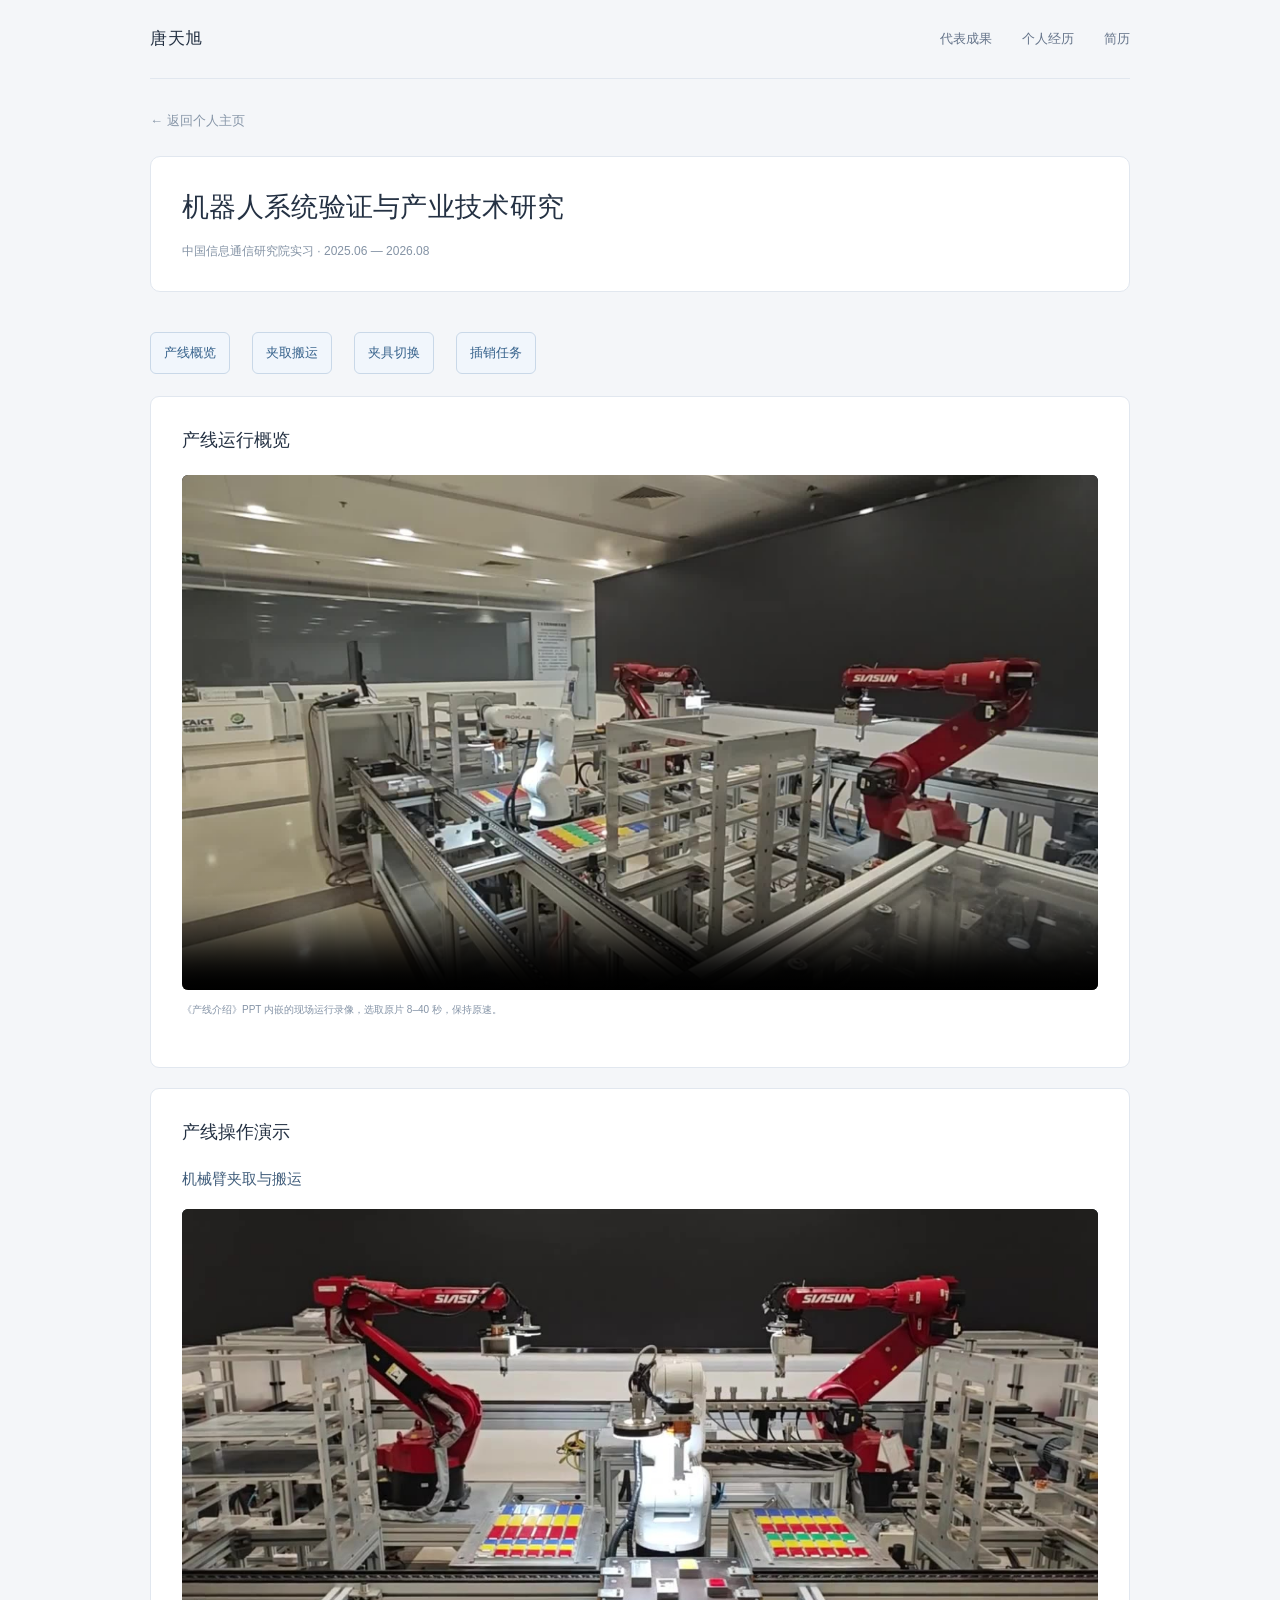
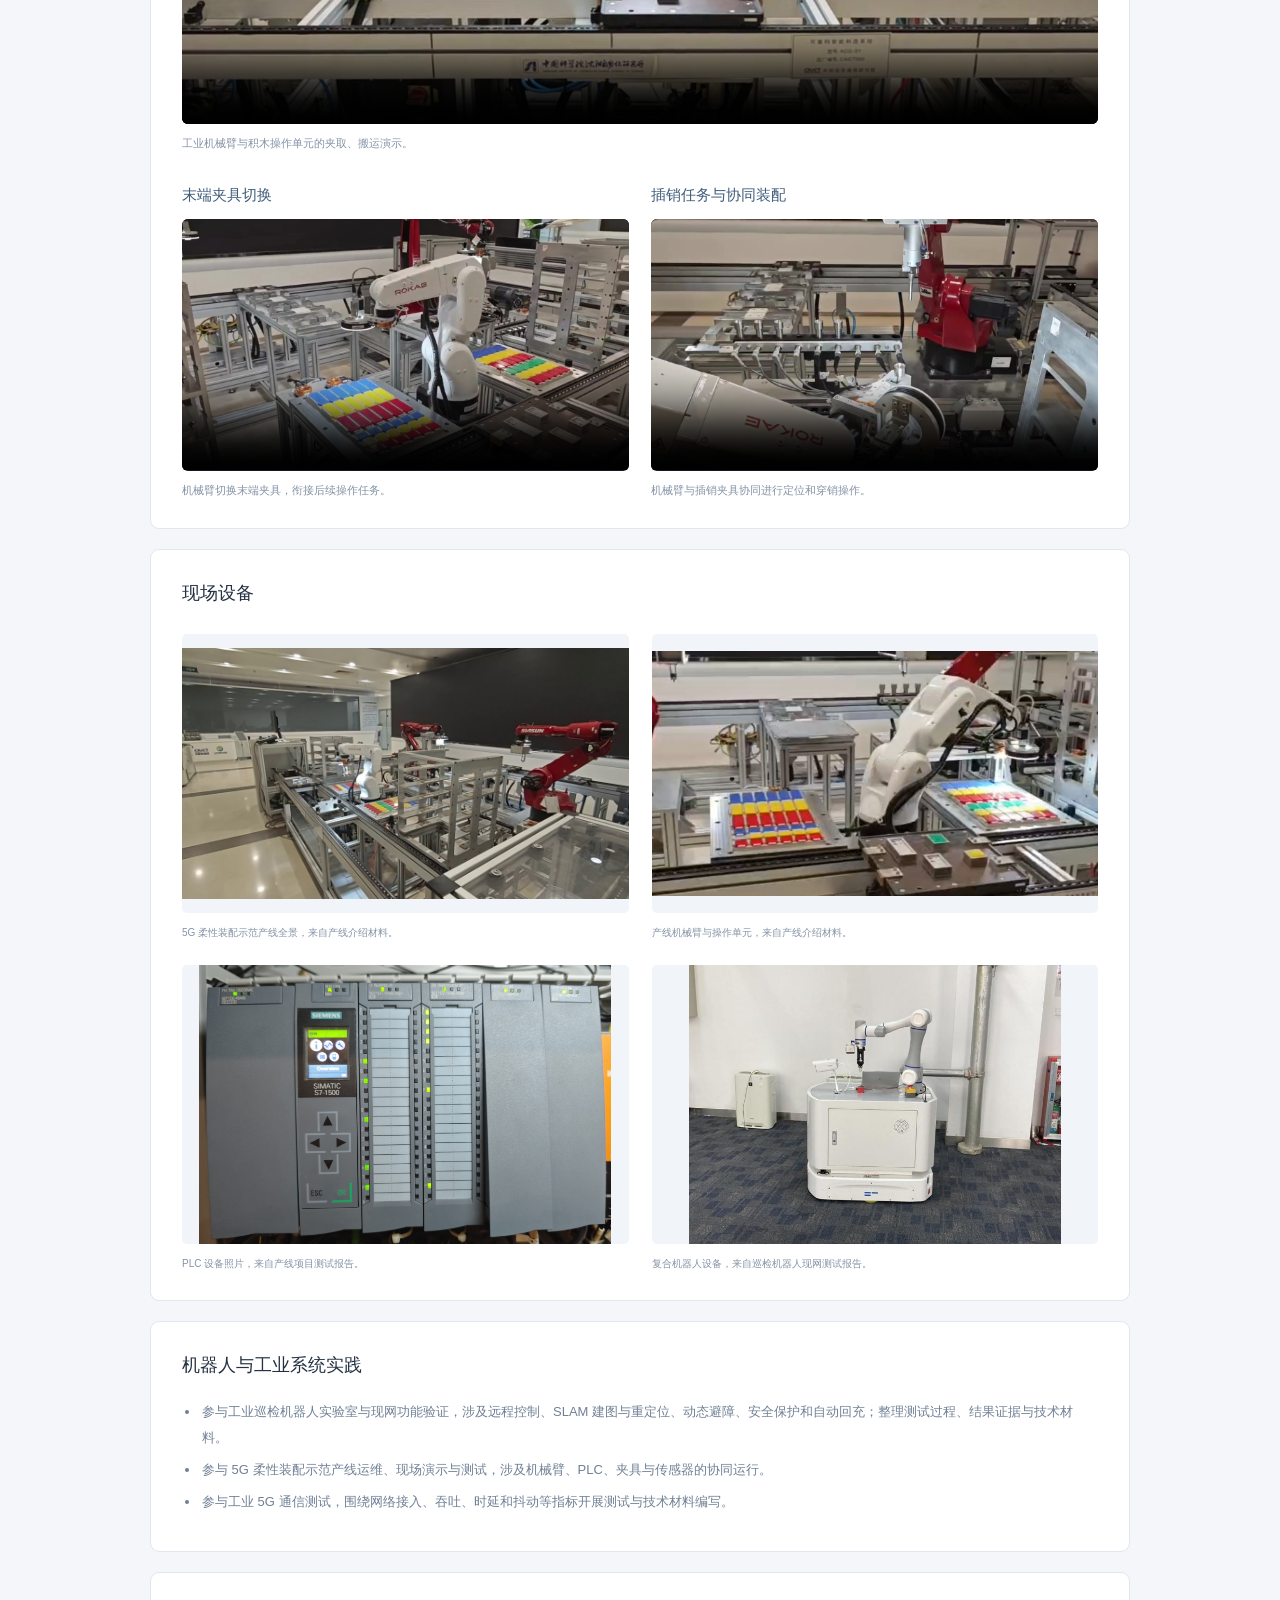
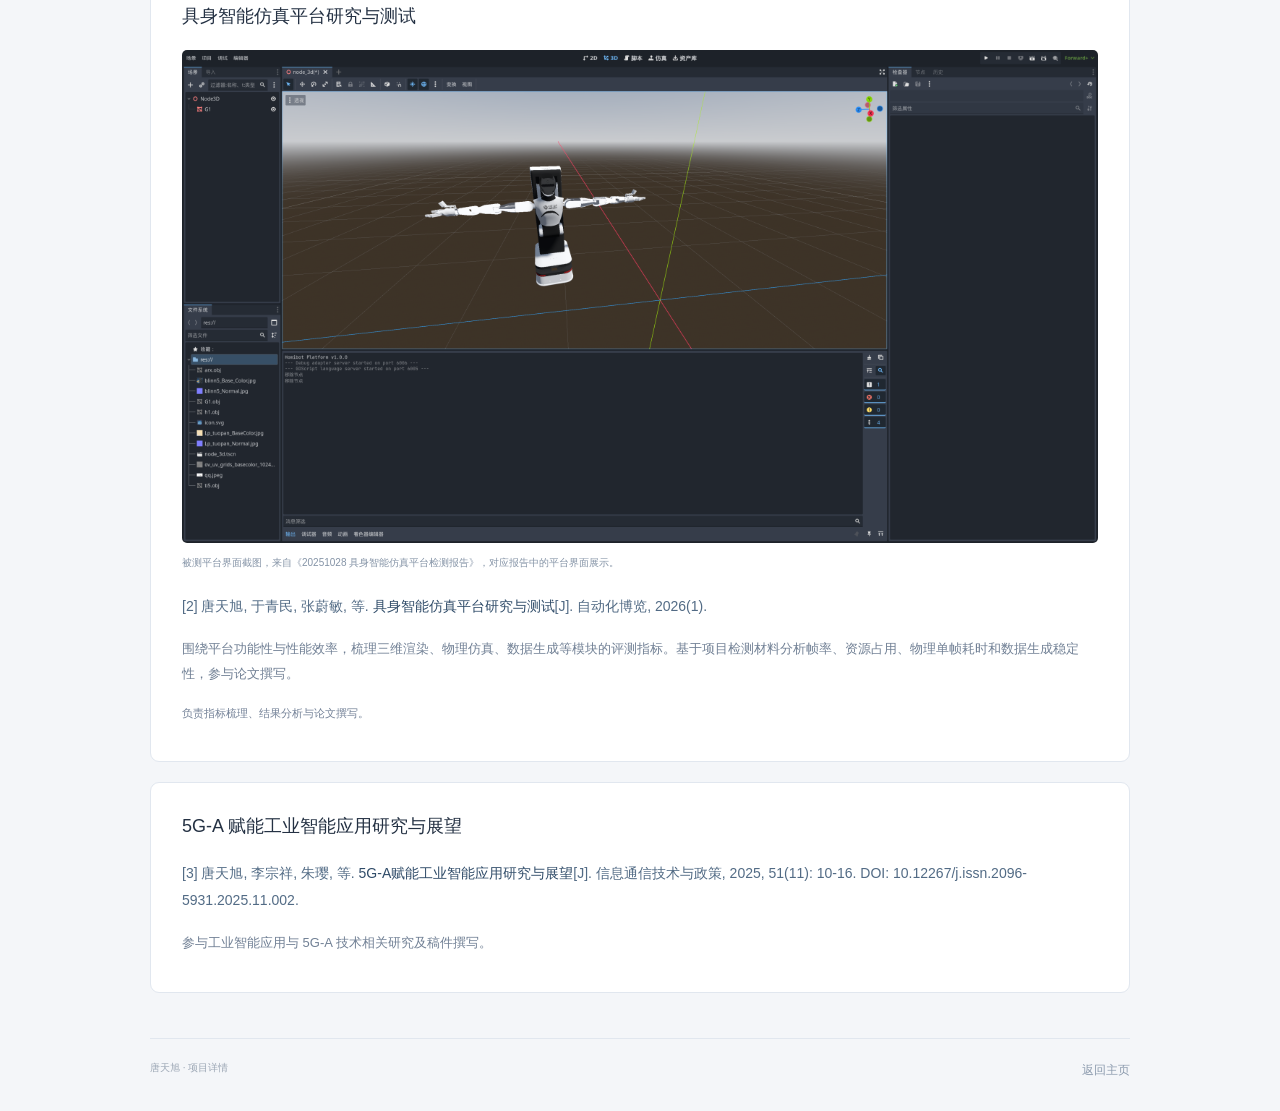
==== commit eee016b8: "Use the selected original resume PDF for all profile links" ====
--- a/projects/industry.html
+++ b/projects/industry.html
@@ -1,6 +1,6 @@
 <!doctype html>
 <html lang="zh-CN"><head><meta charset="utf-8"><meta name="viewport" content="width=device-width, initial-scale=1"><meta name="theme-color" content="#f4f6f9"><title>机器人系统验证与产业技术研究 | 唐天旭</title><meta name="description" content="中国信息通信研究院实习 · 2025.06 — 2026.08"><link rel="icon" href="../favicon.svg" type="image/svg+xml"><link rel="stylesheet" href="../styles.css"><script src="../app.js" defer></script></head>
-<body><a class="skip-link" href="#main">跳至正文</a><div class="page detail-page"><header class="site-header"><a class="site-name" href="../index.html">唐天旭</a><nav aria-label="页面导航"><a href="../index.html#research">代表成果</a><a href="../index.html#experience">个人经历</a><a href="../assets/tianxu-tang-profile.pdf" target="_blank" rel="noopener">个人简介</a></nav></header><main id="main"><a class="back-link" href="../index.html#research">← 返回个人主页</a><section class="detail-intro"><h1>机器人系统验证与产业技术研究</h1><p>中国信息通信研究院实习 · 2025.06 — 2026.08</p></section><nav class="project-jump-links" aria-label="产线演示导航"><a href="#line-overview">产线概览</a><a href="#grasp-demo">夹取搬运</a><a href="#tool-change-demo">夹具切换</a><a href="#pin-insertion-demo">插销任务</a></nav>
+<body><a class="skip-link" href="#main">跳至正文</a><div class="page detail-page"><header class="site-header"><a class="site-name" href="../index.html">唐天旭</a><nav aria-label="页面导航"><a href="../index.html#research">代表成果</a><a href="../index.html#experience">个人经历</a><a href="../assets/tianxu-tang-resume.pdf" target="_blank" rel="noopener">简历</a></nav></header><main id="main"><a class="back-link" href="../index.html#research">← 返回个人主页</a><section class="detail-intro"><h1>机器人系统验证与产业技术研究</h1><p>中国信息通信研究院实习 · 2025.06 — 2026.08</p></section><nav class="project-jump-links" aria-label="产线演示导航"><a href="#line-overview">产线概览</a><a href="#grasp-demo">夹取搬运</a><a href="#tool-change-demo">夹具切换</a><a href="#pin-insertion-demo">插销任务</a></nav>
 <section class="detail-section" id="line-overview"><h2>产线运行概览</h2><figure class="evidence-video"><video controls muted playsinline preload="metadata" poster="../assets/evidence/production-line-poster.jpg" aria-label="工业5G柔性装配示范产线中的机械臂运行录像"><source src="../assets/evidence/production-line-demo.mp4" type="video/mp4">可<a href="../assets/evidence/production-line-demo.mp4">打开产线视频</a>。</video><figcaption>《产线介绍》PPT 内嵌的现场运行录像，选取原片 8–40 秒，保持原速。</figcaption></figure></section><section class="detail-section" id="operations"><h2>产线操作演示</h2><article class="operation-card" id="grasp-demo"><h3>机械臂夹取与搬运</h3><figure class="evidence-video"><video controls muted playsinline preload="metadata" poster="../assets/evidence/production-line-grasp-poster.jpg" aria-label="机械臂夹取与搬运"><source src="../assets/evidence/production-line-grasp.mp4" type="video/mp4">可<a href="../assets/evidence/production-line-grasp.mp4">打开视频</a>。</video><figcaption>工业机械臂与积木操作单元的夹取、搬运演示。</figcaption></figure></article><div class="detail-media-grid operation-grid"><article class="operation-card" id="tool-change-demo"><h3>末端夹具切换</h3><figure class="evidence-video"><video controls muted playsinline preload="metadata" poster="../assets/evidence/production-line-tool-change-poster.jpg" aria-label="末端夹具切换"><source src="../assets/evidence/production-line-tool-change.mp4" type="video/mp4">可<a href="../assets/evidence/production-line-tool-change.mp4">打开视频</a>。</video><figcaption>机械臂切换末端夹具，衔接后续操作任务。</figcaption></figure></article><article class="operation-card" id="pin-insertion-demo"><h3>插销任务与协同装配</h3><figure class="evidence-video"><video controls muted playsinline preload="metadata" poster="../assets/evidence/production-line-pin-insertion-poster.jpg" aria-label="插销任务与协同装配"><source src="../assets/evidence/production-line-pin-insertion.mp4" type="video/mp4">可<a href="../assets/evidence/production-line-pin-insertion.mp4">打开视频</a>。</video><figcaption>机械臂与插销夹具协同进行定位和穿销操作。</figcaption></figure></article></div></section><section class="detail-section" id="equipment"><h2>现场设备</h2><div class="evidence-gallery"><figure><a href="../assets/evidence/production-line-overview.png" target="_blank" rel="noopener"><img src="../assets/evidence/production-line-overview.png" alt="中国信通院5G柔性装配示范产线的机械臂、传送与装配设备全景。" loading="lazy"></a><figcaption>5G 柔性装配示范产线全景，来自产线介绍材料。</figcaption></figure><figure><a href="../assets/evidence/production-line-robot.png" target="_blank" rel="noopener"><img src="../assets/evidence/production-line-robot.png" alt="产线中的机械臂与彩色积木操作单元。" loading="lazy"></a><figcaption>产线机械臂与操作单元，来自产线介绍材料。</figcaption></figure><figure><a href="../assets/evidence/production-line-plc.png" target="_blank" rel="noopener"><img src="../assets/evidence/production-line-plc.png" alt="产线测试资料中的PLC设备照片。" loading="lazy"></a><figcaption>PLC 设备照片，来自产线项目测试报告。</figcaption></figure><figure><a href="../assets/evidence/inspection-robot.jpeg" target="_blank" rel="noopener"><img src="../assets/evidence/inspection-robot.jpeg" alt="现网测试报告中的MultiBot复合机器人设备。" loading="lazy"></a><figcaption>复合机器人设备，来自巡检机器人现网测试报告。</figcaption></figure></div></section><section class="detail-section"><h2>机器人与工业系统实践</h2><ul><li>参与工业巡检机器人实验室与现网功能验证，涉及远程控制、SLAM 建图与重定位、动态避障、安全保护和自动回充；整理测试过程、结果证据与技术材料。</li><li>参与 5G 柔性装配示范产线运维、现场演示与测试，涉及机械臂、PLC、夹具与传感器的协同运行。</li><li>参与工业 5G 通信测试，围绕网络接入、吞吐、时延和抖动等指标开展测试与技术材料编写。</li></ul></section>
 <section class="detail-section" id="simulation"><h2>具身智能仿真平台研究与测试</h2><figure class="evidence-figure"><a href="../assets/evidence/simulation-platform.png" target="_blank" rel="noopener"><img src="../assets/evidence/simulation-platform.png" alt="被测具身智能仿真平台的三维机器人资产与操作界面。" loading="lazy"></a><figcaption>被测平台界面截图，来自《20251028 具身智能仿真平台检测报告》，对应报告中的平台界面展示。</figcaption></figure><p class="paper-citation">[2] 唐天旭, 于青民, 张蔚敏, 等. <cite>具身智能仿真平台研究与测试</cite>[J]. 自动化博览, 2026(1).</p><p>围绕平台功能性与性能效率，梳理三维渲染、物理仿真、数据生成等模块的评测指标。基于项目检测材料分析帧率、资源占用、物理单帧耗时和数据生成稳定性，参与论文撰写。</p><p class="note">负责指标梳理、结果分析与论文撰写。</p></section>
 <section class="detail-section" id="5g"><h2>5G-A 赋能工业智能应用研究与展望</h2><p class="paper-citation">[3] 唐天旭, 李宗祥, 朱璎, 等. <cite>5G-A赋能工业智能应用研究与展望</cite>[J]. 信息通信技术与政策, 2025, 51(11): 10-16. DOI: 10.12267/j.issn.2096-5931.2025.11.002.</p><p>参与工业智能应用与 5G-A 技术相关研究及稿件撰写。</p></section></main><footer><span>唐天旭 · 项目详情</span><a href="../index.html">返回主页</a></footer></div></body></html>
--- a/styles.css
+++ b/styles.css
@@ -45,3 +45,11 @@
 
 .publication-list.publication-reference-list{display:block;background:#fff;border:1px solid var(--border);border-radius:9px;padding:4px 27px}.publication-reference-list>p.paper-citation{margin:0;padding:20px 0;font-size:14px;line-height:1.95}.publication-reference-list>p+p{border-top:1px solid #e6edf4}
 @media(max-width:620px){.publication-list.publication-reference-list{padding:3px 21px}.publication-reference-list>p.paper-citation{font-size:13px;padding:18px 0}}
+
++.publication-list.publication-reference-list{border:1px solid #bccde0;padding-top:0;box-shadow:0 2px 7px #284f7510}.publication-reference-title{margin:0 -27px;padding:17px 27px;border-bottom:1px solid #cbd9e8;border-radius:8px 8px 0 0;background:#edf3fa;color:#304e6e;font-size:18px;font-weight:500;line-height:1.7}.publication-reference-list>p.paper-citation{padding-top:21px;padding-bottom:21px}
++@media(max-width:620px){.publication-reference-title{margin-inline:-21px;padding:15px 21px;font-size:16px}.publication-reference-list>p.paper-citation{padding-top:18px;padding-bottom:18px}}
++
++.primary-model-result{margin:18px 0 20px;padding:24px 26px;border:1px solid #cbdbea;border-radius:9px;background:#f3f7fc}.primary-model-result h3{margin:0 0 22px;color:#315c85;font-size:20px;font-weight:500;line-height:1.6}.primary-result-metrics{display:grid;grid-template-columns:repeat(3,minmax(0,1fr));gap:22px;margin:0}.primary-result-metrics>div{min-width:0}.primary-result-metrics dt{font-size:12px;color:#7389a1;line-height:1.8;margin-bottom:10px}.primary-result-metrics dd{margin:0;color:#35669b;font-size:30px;line-height:1.5;font-weight:500;font-variant-numeric:tabular-nums;white-space:nowrap}.primary-result-metrics dd.success-rate-pair{font-size:25px}.detail-section>p.adaptation-summary{font-size:13px;margin-top:20px}.adaptation-summary>span{color:#4b6c8e}
++@media(max-width:780px){.primary-result-metrics{grid-template-columns:1fr;gap:18px}.primary-result-metrics>div+div{padding-top:15px;border-top:1px solid #dce6f1}.primary-result-metrics dt{margin-bottom:4px}.primary-result-metrics dd{font-size:28px}.primary-result-metrics dd.success-rate-pair{font-size:27px}}
++@media(max-width:620px){.primary-model-result{padding:21px}.primary-model-result h3{font-size:18px;margin-bottom:20px}.detail-section>p.adaptation-summary{font-size:12px}}
++
